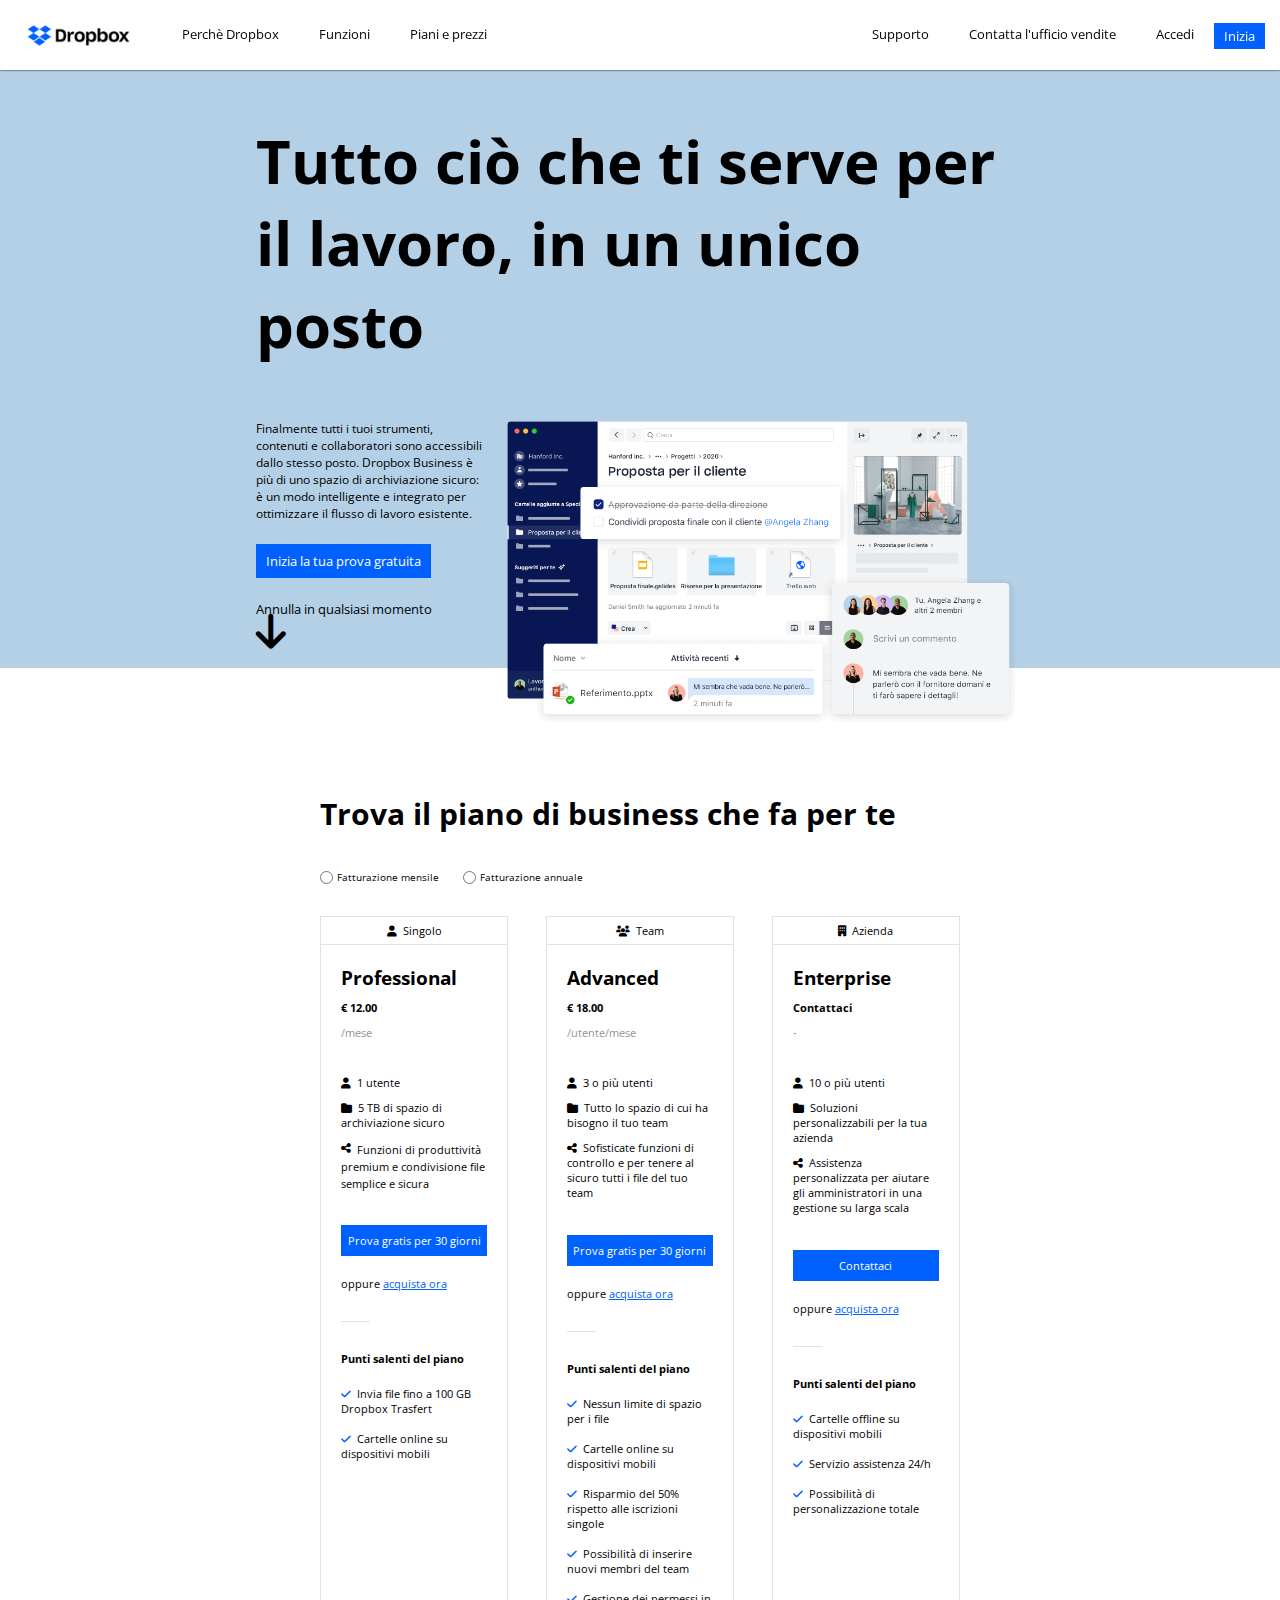
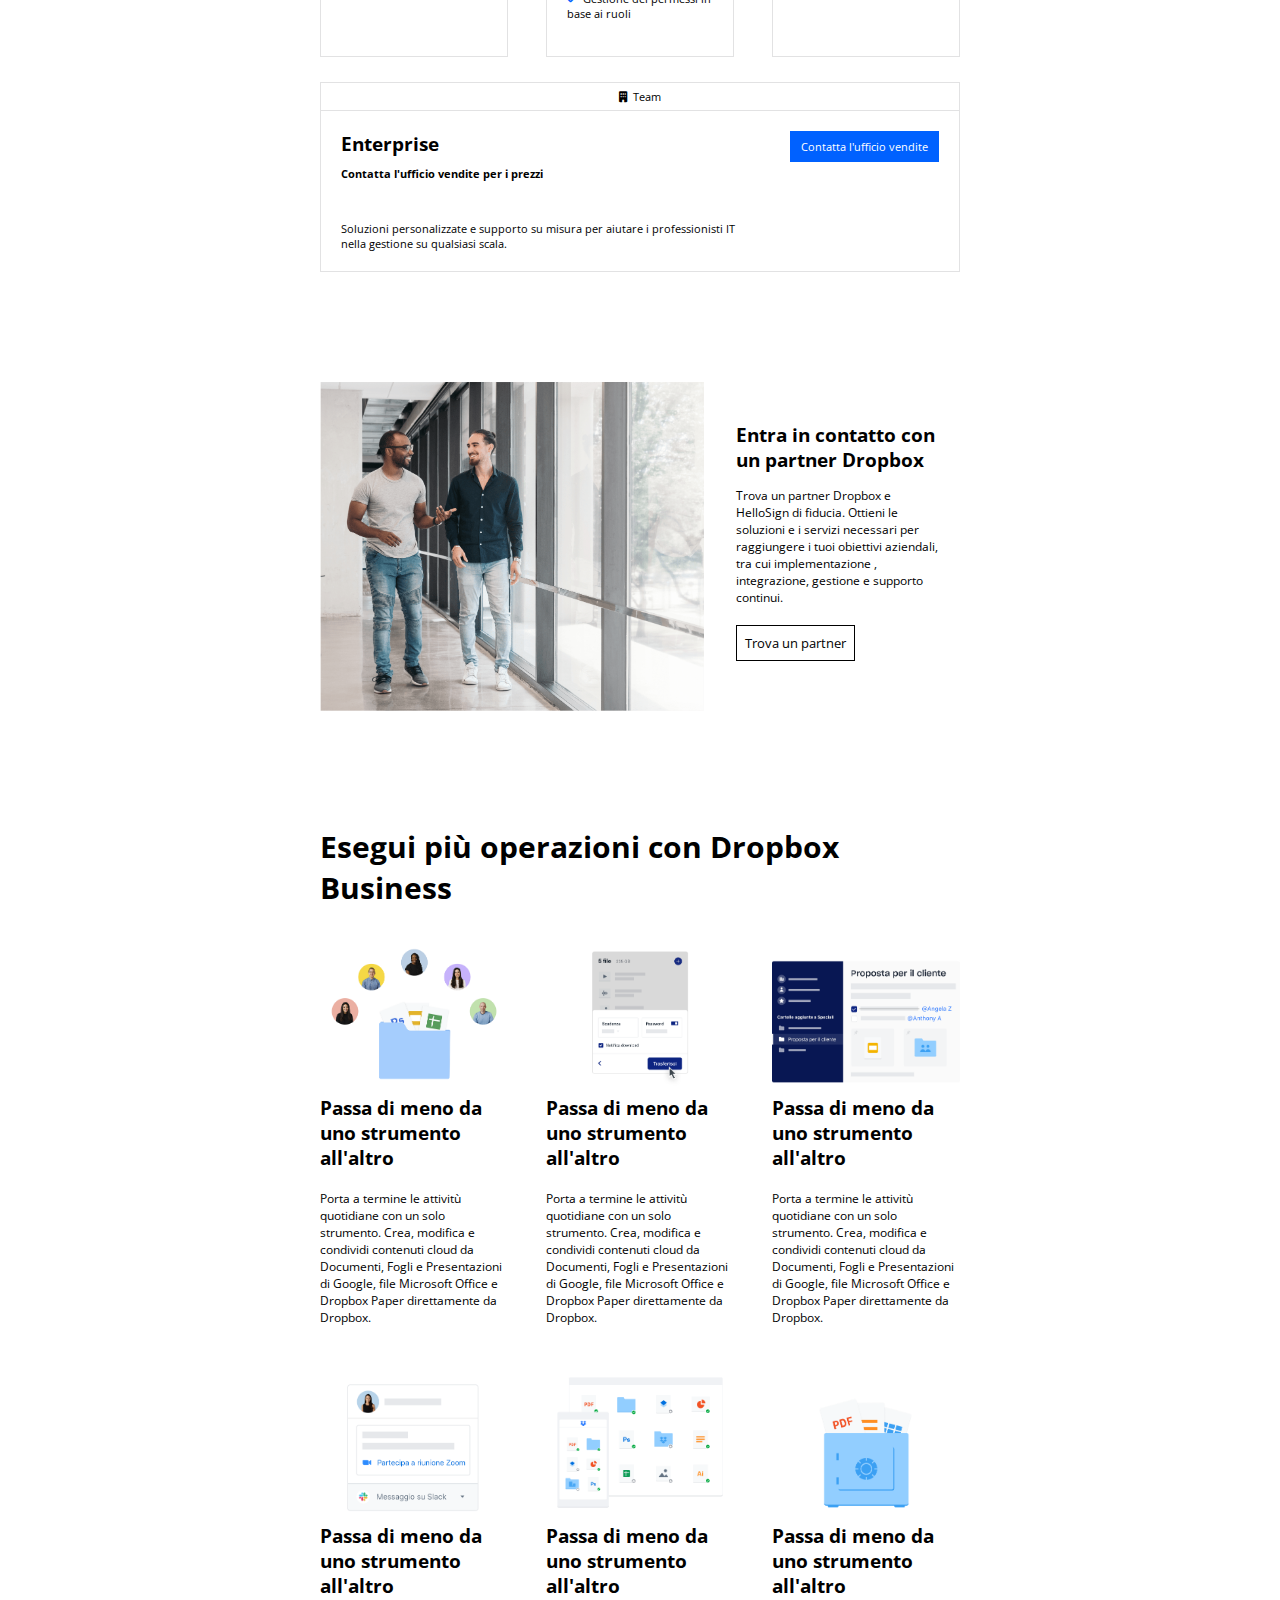
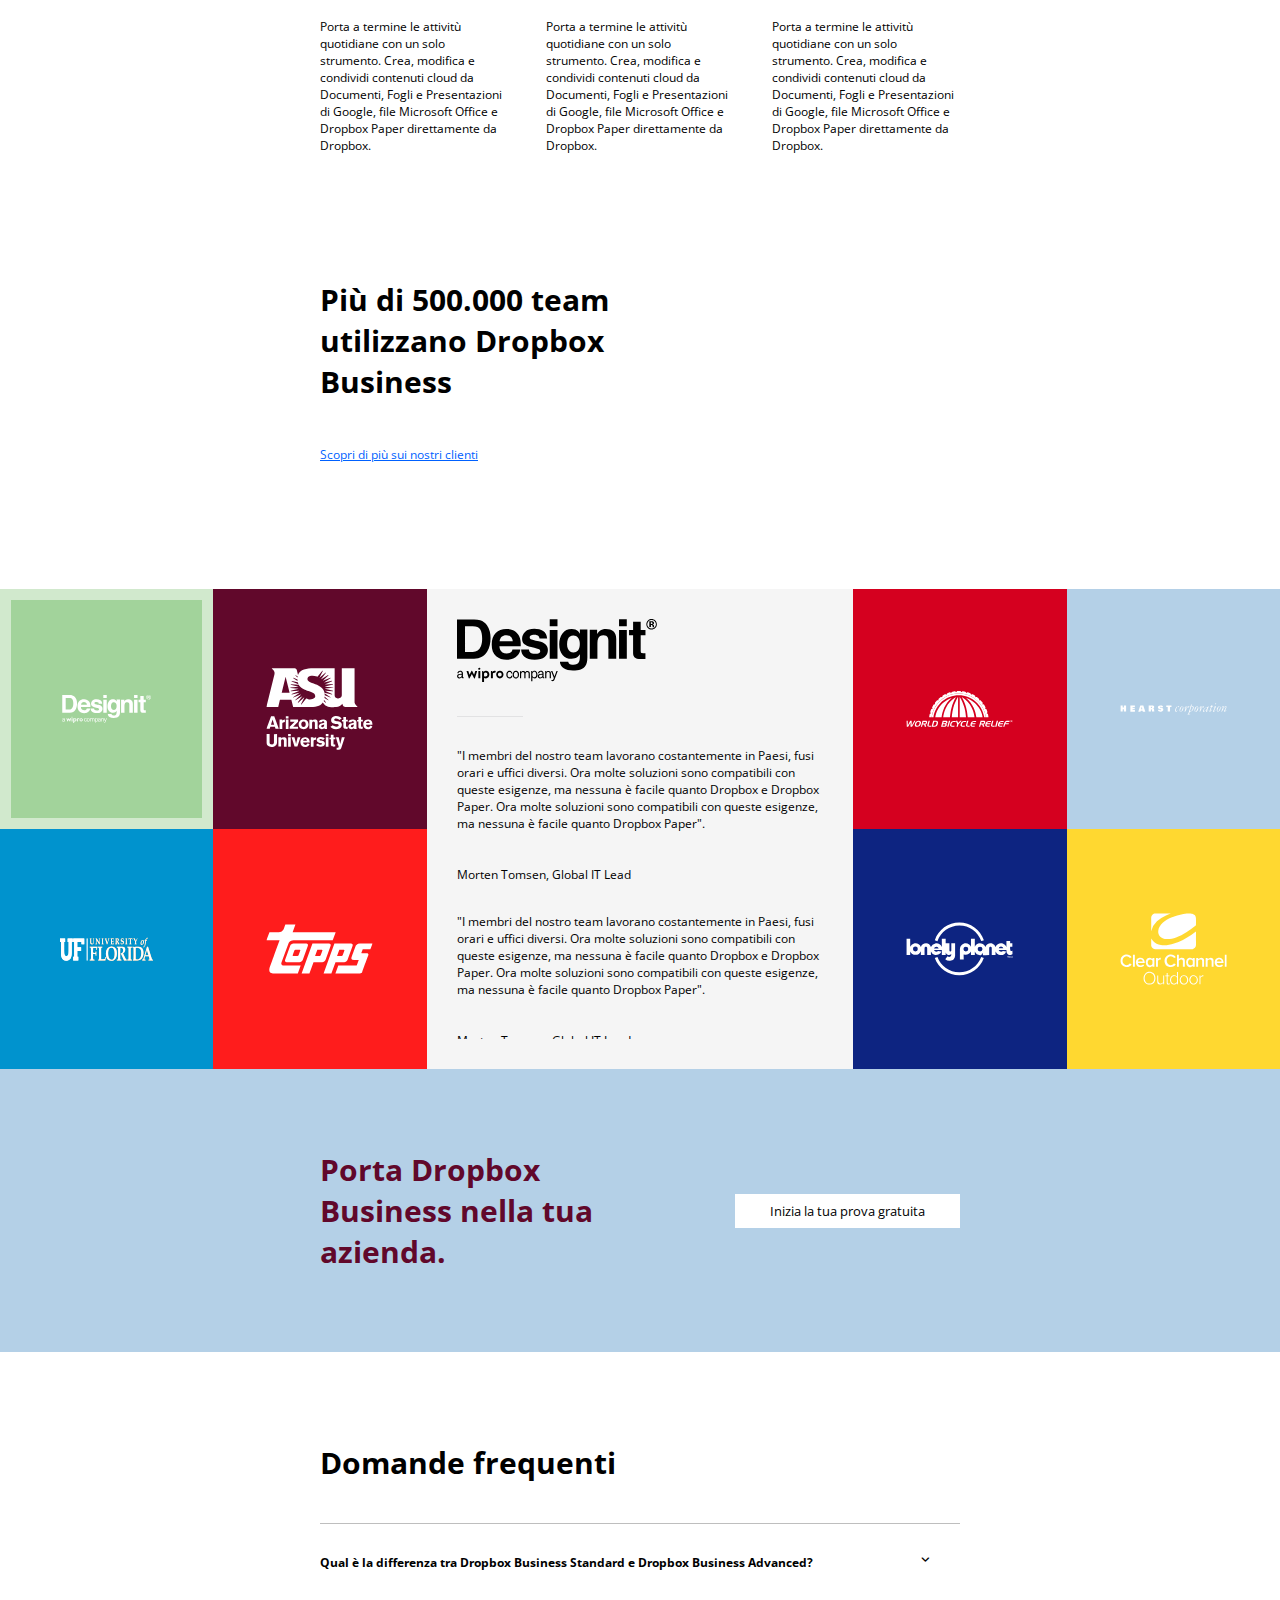
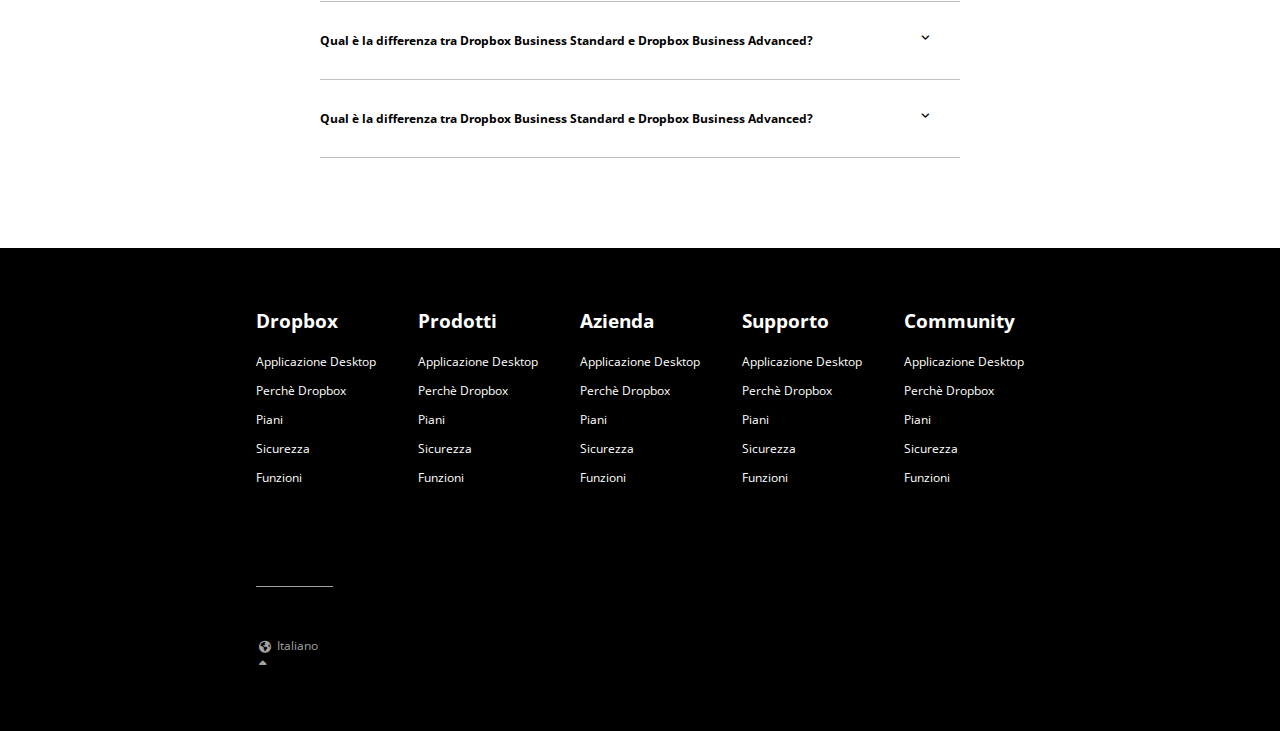
==== bonus/index.html @ dfdc02b2 "added bonus" ====
<!DOCTYPE html>
<html lang="en">
<head>
    <meta charset="UTF-8">
    <meta http-equiv="X-UA-Compatible" content="IE=edge">
    <meta name="viewport" content="width=device-width, initial-scale=1.0">
    <link href="https://fonts.googleapis.com/css2?family=Open+Sans:ital,wght@0,300;0,400;0,500;0,600;0,700;0,800;1,300;1,400;1,500;1,600;1,700;1,800&display=swap" rel="stylesheet">
    <link rel="stylesheet" href="https://cdnjs.cloudflare.com/ajax/libs/font-awesome/6.2.0/css/all.min.css">
    <link rel="stylesheet" href="css/style.css">
    <title>Dropbox</title>
</head>
<body>
    <!-- Header -->
    <header>
        <!-- Nav -->
        <nav class="navbar">
            <!-- Parte sinistra nav -->
            <ul class="nav-left">
                <li>
                    <!-- Logo -->
                    <a href="#">
                        <img class="logo" src="../img/logo-small.png" alt="logo dropbox">
                    </a>
                </li>
                <li>
                    <a href="#">Perch&egrave; Dropbox</a>
                </li>
                <li>
                    <a href="#">Funzioni</a>
                </li>
                <li>
                    <a href="#">Piani e prezzi</a>
                </li>
            </ul>

            <!-- Parte destra nav -->
            <ul class="nav-right">
                <li class="menu-support">
                    <a href="#">Supporto</a>
                    <ul class="nav-submenu">
                        <li>
                            <a href="#">Supporto1</a>
                        </li>
                        <li>
                            <a href="#">Supporto2</a>
                        </li>
                        <li>
                            <a href="#">Supporto3</a>
                        </li>
                    </ul>
                </li>
                <li>
                    <a href="#">Contatta l'ufficio vendite</a>
                </li>
                <li>
                    <a href="#">Accedi</a>
                </li>
                <li>
                    <a href="#" class="button blue">Inizia</a>
                </li>

            </ul>
        </nav>
        <!-- Parte centrale header -->
        <div class="container">

            <div class="title-header">
                <!-- Titolo -->
                <h1>
                    Tutto ci&ograve; che ti serve per il lavoro, in un unico posto
                </h1>
            </div>
        
            <!-- Parte sinistra con testo -->
            <div class="text-header">
                <!-- Paragrafo -->
                <p>
                    Finalmente tutti i tuoi strumenti, contenuti e collaboratori sono accessibili dallo stesso posto. Dropbox Business &egrave; pi&ugrave; di uno spazio di archiviazione sicuro: &egrave; un modo intelligente e integrato per ottimizzare il flusso di lavoro esistente.
                </p>
            
                <!-- Parte con bottoni -->
                <div class="link-header">
                    <a class="button blue" href="#">
                        Inizia la tua prova gratuita
                    </a>
                </div>

                <div class="link-header">
                    <a class="cancel-button" href="#">
                        Annulla in qualsiasi momento
                    </a>
                </div>
                
                <!-- Freccia -->
                <a class="arrow-header" href="#payment">
                    <i class="fa-solid fa-arrow-down"></i>
                </a>

            </div>
    
            <!-- Parte destra con immagine -->
            <div class="img-header">
                <img src="../img/jumbo.png" alt="immagine header">
            </div>

        </div>
        
    </header>

    <!-- Main -->
    <main>
        <div class="container2">
            <!-- Inizio sezione -->
            <section class="payment-section" id="payment">
                <!-- Titolo sezione -->
                <div class="title-section">
                    <h2>
                        Trova il piano di business che fa per te
                    </h2>

                    <!-- Bottoni -->
                    <input type="radio" name="fatt"> <span>Fatturazione mensile</span>

                    <input type="radio" name="fatt"> <span>Fatturazione annuale</span>

                </div>

                <!-- Inizio contenuto card -->
                <div class="content-section">
                    
                    <!-- Prima card -->
                    <div class="card-section">
                        <!-- Nome card -->      
                        <div class="name-card">
                            <i class="fa-solid fa-user"></i> Singolo
                        </div>

                        <!-- Contenuto card -->
                        <div class="content-card">
                            <!-- Titolo -->
                            <h3>
                                Professional
                            </h3>

                            <!-- Inizio lista -->
                            <ul class="list-card">
                                <li class="info-bold">
                                    &euro; 12.00
                                </li>

                                <li class="info-duration">
                                    /mese
                                </li>

                                <li>
                                    <i class="fa-solid fa-user"></i> 1 utente
                                </li>

                                <li>
                                    <i class="fa-solid fa-folder"></i> 5 TB di spazio di archiviazione sicuro
                                </li>

                                <li class="info-share">
                                    <i class="fa-solid fa-share-nodes"></i> 
                                    <span>Funzioni di produttivit&agrave; premium e condivisione file semplice e sicura</span> 
                                </li>

                                <li>
                                    <a class="button blue" href="#">Prova gratis per 30 giorni</a>
                                </li>

                                <li class="info-link">
                                    oppure <a href="#">acquista ora</a>
                                </li>

                            </ul>
                                
                            <!-- Separatore -->
                            <div class="sep"></div>

                            <!-- Titolo secondario -->
                            <h6>
                                Punti salenti del piano
                            </h6>

                            <!-- Inizio lista -->
                            <ul class="list-card">
                                <li>
                                    <i class="fa-sharp fa-solid fa-check"></i> Invia file fino a 100 GB Dropbox Trasfert
                                </li>

                                <li>
                                    <i class="fa-sharp fa-solid fa-check"></i> Cartelle online su dispositivi mobili
                                </li>
                            </ul>

                        </div>
                    </div>

                    <!-- Seconda card -->
                    <div class="card-section">
                        <!-- Nome card -->      
                        <div class="name-card">
                            <i class="fa-solid fa-users"></i> Team
                        </div>

                        <!-- Contenuto card -->
                        <div class="content-card">
                            <!-- Titolo -->
                            <h3>
                                Advanced
                            </h3>

                            <!-- Inizio lista -->
                            <ul class="list-card">
                                <li class="info-bold">
                                    &euro; 18.00
                                </li>

                                <li class="info-duration">
                                    /utente/mese
                                </li>

                                <li>
                                    <i class="fa-solid fa-user"></i> 3 o pi&ugrave; utenti
                                </li>

                                <li>
                                    <i class="fa-solid fa-folder"></i> Tutto lo spazio di cui ha bisogno il tuo team
                                </li>

                                <li class="info-share">
                                    <i class="fa-solid fa-share-nodes"></i> Sofisticate funzioni di controllo e per tenere al sicuro tutti i file del tuo team
                                </li>

                                <li>
                                    <a class="button blue" href="#">Prova gratis per 30 giorni</a>
                                </li>

                                <li class="info-link">
                                    oppure <a href="#">acquista ora</a>
                                </li>

                            </ul>
                                
                            <!-- Separatore -->
                            <div class="sep"></div>

                            <!-- Titolo secondario -->
                            <h6>
                                Punti salenti del piano
                            </h6>

                            <!-- Inizio lista -->
                            <ul class="list-card">
                                <li>
                                    <i class="fa-sharp fa-solid fa-check"></i> Nessun limite di spazio per i file
                                </li>

                                <li>
                                    <i class="fa-sharp fa-solid fa-check"></i> Cartelle online su dispositivi mobili
                                </li>

                                <li>
                                    <i class="fa-sharp fa-solid fa-check"></i> Risparmio del 50&percnt; rispetto alle iscrizioni singole
                                </li>

                                <li>
                                    <i class="fa-sharp fa-solid fa-check"></i> Possibilit&agrave; di inserire nuovi membri del team
                                </li>

                                <li>
                                    <i class="fa-sharp fa-solid fa-check"></i> Gestione dei permessi in base ai ruoli
                                </li>
                            </ul>

                        </div>
                    </div>

                    <!-- Terza card -->
                    <div class="card-section">
                        <!-- Nome card -->      
                        <div class="name-card">
                            <i class="fa-solid fa-building"></i> Azienda
                        </div>

                        <!-- Contenuto card -->
                        <div class="content-card">
                            <!-- Titolo -->
                            <h3>
                                Enterprise
                            </h3>

                            <!-- Inizio lista -->
                            <ul class="list-card">
                                <li class="info-bold">
                                    Contattaci
                                </li>

                                 <li class="info-duration">
                                    -
                                </li>

                                 <li>
                                    <i class="fa-solid fa-user"></i> 10 o pi&ugrave; utenti
                                </li>

                                 <li>
                                    <i class="fa-solid fa-folder"></i> Soluzioni personalizzabili per la tua azienda
                                </li>

                                 <li class="info-share">
                                    <i class="fa-solid fa-share-nodes"></i> Assistenza personalizzata per aiutare gli amministratori in una gestione su larga scala
                                </li>

                                <li>
                                    <a class="button blue" href="#">Contattaci</a>
                                </li>

                                <li class="info-link">
                                    oppure <a href="#">acquista ora</a>
                                </li>

                            </ul>

                            <!-- Separatore -->
                            <div class="sep"></div>

                            <!-- Titolo secondario -->
                            <h6>
                                Punti salenti del piano
                            </h6>

                            <!-- Inizio lista -->
                            <ul class="list-card">

                                <li>
                                    <i class="fa-sharp fa-solid fa-check"></i> Cartelle offline su dispositivi mobili
                                </li>

                                <li>
                                    <i class="fa-sharp fa-solid fa-check"></i> Servizio assistenza 24/h
                                </li>

                                <li>
                                    <i class="fa-sharp fa-solid fa-check"></i> Possibilit&agrave; di personalizzazione totale
                                </li>
                                

                            </ul>

                        </div>
                    </div>

                    <!-- Quarta card -->
                    <div class="card-section">
                        <!-- Nome card -->      
                        <div class="name-card">
                            <i class="fa-solid fa-building"></i> Team
                        </div>

                        <!-- Contenuto card -->
                        <div class="content-card flex">
                            <div class="last-card-info">

                                <!-- Titolo -->
                                <h3>
                                    Enterprise
                                </h3>

                                <!-- Inizio lista -->
                                <ul class="list-card">
                                    <li class="info-bold">
                                        Contatta l'ufficio vendite per i prezzi
                                    </li>

                                    <li>
                                        Soluzioni personalizzate e supporto su misura per aiutare i professionisti IT nella gestione su qualsiasi scala.
                                    </li>
                                </ul>

                            </div>

                            <!-- Parte destra con bottone -->
                            <div class="last-card-button">
                                <a class="button blue" href="#">Contatta l'ufficio vendite</a>
                            </div>

                        </div>
                    </div>

                </div>
            </section>

            <!-- Inizio sezione -->
            <section class="partner-section">
                <!-- Parte sinistra immagine -->
                <div class="img-section">

                    <img src="../img/partner.png" alt="immagine partner">

                </div>

                <!-- Parte destra testo -->
                <div class="text-section">
                    <!-- Titolo -->
                    <h3>
                        Entra in contatto con un partner Dropbox
                    </h3>

                    <!-- Paragrafo -->
                    <p>
                        Trova un partner Dropbox e HelloSign di fiducia. Ottieni le soluzioni e i servizi necessari per raggiungere i tuoi obiettivi aziendali, tra cui implementazione , integrazione, gestione e supporto continui.
                    </p>

                    <!-- Bottone -->
                    <a class="button white" href="#">Trova un partner</a>
    
                </div>

            </section>

            <!-- Inizio sezione -->
            <section class="business-section">
                <div class="title-section">
                    <!-- Titolo -->
                    <h2>
                        Esegui pi&ugrave; operazioni con Dropbox Business
                    </h2>
                </div>
    
                <div class="content-section">
                    <!-- Inizio card -->
                    <div class="card-section">
                        <!-- Immagine -->
                        <img src="../img/business-feature-switching-tools.png" alt="immagine business">

                        <!-- Titolo -->
                        <h3>
                            Passa di meno da uno strumento all'altro
                        </h3>

                        <!-- Paragrafo -->
                        <p>
                            Porta a termine le attivit&ugrave; quotidiane con un solo strumento. Crea, modifica e condividi contenuti cloud da Documenti, Fogli e Presentazioni di Google, file Microsoft Office e Dropbox Paper direttamente da Dropbox.
                        </p>
                    </div>

                    <div class="card-section">
                        <!-- Immagine -->
                        <img src="../img/business-feature-send-files-it.png" alt="immagine business">

                        <!-- Titolo -->
                        <h3>
                            Passa di meno da uno strumento all'altro
                        </h3>

                        <!-- Paragrafo -->
                        <p>
                            Porta a termine le attivit&ugrave; quotidiane con un solo strumento. Crea, modifica e condividi contenuti cloud da Documenti, Fogli e Presentazioni di Google, file Microsoft Office e Dropbox Paper direttamente da Dropbox.
                        </p>
                    </div>

                    <div class="card-section">
                        <!-- Immagine -->
                        <img src="../img/business-feature-coordinate-it.png" alt="immagine business">

                        <!-- Titolo -->
                        <h3>
                            Passa di meno da uno strumento all'altro
                        </h3>

                        <!-- Paragrafo -->
                        <p>
                            Porta a termine le attivit&ugrave; quotidiane con un solo strumento. Crea, modifica e condividi contenuti cloud da Documenti, Fogli e Presentazioni di Google, file Microsoft Office e Dropbox Paper direttamente da Dropbox.
                        </p>
                    </div>

                    <div class="card-section">
                        <!-- Immagine -->
                        <img src="../img/business-feature-integrations-it.png" alt="immagine business">

                        <!-- Titolo -->
                        <h3>
                            Passa di meno da uno strumento all'altro
                        </h3>

                        <!-- Paragrafo -->
                        <p>
                            Porta a termine le attivit&ugrave; quotidiane con un solo strumento. Crea, modifica e condividi contenuti cloud da Documenti, Fogli e Presentazioni di Google, file Microsoft Office e Dropbox Paper direttamente da Dropbox.
                        </p>
                    </div>

                    <div class="card-section">
                        <!-- Immagine -->
                        <img src="../img/business-feature-multi-device.png" alt="immagine business">

                        <!-- Titolo -->
                        <h3>
                            Passa di meno da uno strumento all'altro
                        </h3>

                        <!-- Paragrafo -->
                        <p>
                            Porta a termine le attivit&ugrave; quotidiane con un solo strumento. Crea, modifica e condividi contenuti cloud da Documenti, Fogli e Presentazioni di Google, file Microsoft Office e Dropbox Paper direttamente da Dropbox.
                        </p>
                    </div>

                    <div class="card-section">
                        <!-- Immagine -->
                        <img src="../img/business-feature-security.png" alt="immagine business">

                        <!-- Titolo -->
                        <h3>
                            Passa di meno da uno strumento all'altro
                        </h3>

                        <!-- Paragrafo -->
                        <p>
                            Porta a termine le attivit&ugrave; quotidiane con un solo strumento. Crea, modifica e condividi contenuti cloud da Documenti, Fogli e Presentazioni di Google, file Microsoft Office e Dropbox Paper direttamente da Dropbox.
                        </p>
                    </div>

                </div>

            </section>

            <!-- Inizio sezione -->
            <section class="client-section">
                <div class="title-section">
                    <!-- Titolo -->
                    <h2>
                        Pi&ugrave; di 500.000 team utilizzano Dropbox Business
                    </h2>
                    
                </div>

                <!-- Bottone -->
                <div class="info-link">
                    <a href="#">Scopri di pi&ugrave; sui nostri clienti</a>
                </div>
                

            </section>

        </div>

        <!-- Inizio sezione -->
        <section class="brand-section">
            <!-- Parte sinistra -->
            <div class="left-section">

                <!-- Design It -->
                <div class="square designit">

                    <img src="../img/designit.svg" alt="immagine design it">

                </div>

                <!-- Arizona University -->
                <div class="square arizona">

                    <img src="../img/arizona_state_university.svg" alt="immagine arizona university">
                    
                </div>

                <!-- Florida University -->
                <div class="square florida">

                    <img src="../img/university_of_florida.svg" alt="immagine florida university">
                    
                </div>

                <!-- Topps -->
                <div class="square topps">

                    <img src="../img/topps.svg" alt="immagine topps">
                    
                </div>

            </div>

            <!-- Parte centrale -->
            <div class="center-section">

                <div class="overflow-section">

                    <!-- Immagine -->
                    <img src="../img/designit.svg" alt="immagine design it">

                    <!-- Separatore -->
                    <div class="sep"></div>

                    <!-- Inizio paragrafi -->
                    <p>
                        "I membri del nostro team lavorano costantemente in Paesi, fusi orari e uffici diversi. Ora molte soluzioni sono compatibili con queste esigenze, ma nessuna &egrave; facile quanto Dropbox e Dropbox Paper. Ora molte soluzioni sono compatibili con queste esigenze, ma nessuna &egrave; facile quanto Dropbox Paper". 
                        <br><br><br>
                        Morten Tomsen, Global IT Lead
                    </p>

                    <p>
                        "I membri del nostro team lavorano costantemente in Paesi, fusi orari e uffici diversi. Ora molte soluzioni sono compatibili con queste esigenze, ma nessuna &egrave; facile quanto Dropbox e Dropbox Paper. Ora molte soluzioni sono compatibili con queste esigenze, ma nessuna &egrave; facile quanto Dropbox Paper". 
                        <br><br><br>
                        Morten Tomsen, Global IT Lead
                    </p>

                    <p>
                        "I membri del nostro team lavorano costantemente in Paesi, fusi orari e uffici diversi. Ora molte soluzioni sono compatibili con queste esigenze, ma nessuna &egrave; facile quanto Dropbox e Dropbox Paper. Ora molte soluzioni sono compatibili con queste esigenze, ma nessuna &egrave; facile quanto Dropbox Paper". 
                        <br><br><br>
                        Morten Tomsen, Global IT Lead
                    </p>

                </div>

            </div>

            <!-- Parte destra -->
            <div class="right-section">

                <!-- World Bicycle Relief -->
                <div class="square wbr">

                    <img src="../img/world_bicycle_relief.svg" alt="immagine world bicycle relief">

                </div>

                <!-- Hearst -->
                <div class="square hearst">

                    <img src="../img/hearst_corp.svg" alt="immagine hearst corp">

                </div>
                
                <!-- Lonely Planet -->
                <div class="square lonely-planet">

                    <img src="../img/lonely_planet.svg" alt="immagine lonely planet">

                </div>

                <!-- Clear Channel -->
                <div class="square clear-channel">

                    <img src="../img/clear_channel.svg" alt="immagine clear channel">

                </div>

            </div>

        </section>

        <!-- Inizio sezione -->
        <section class="title-button-section">

            <div class="container2">

                <div class="title-section">
                    <!-- Titolo -->
                    <h2>
                        Porta Dropbox Business nella tua azienda.
                    </h2>
                </div>

                <!-- Bottone -->
                <div class="button-section">
                    <a class="button white" href="#">Inizia la tua prova gratuita</a>
                </div>

            </div>

        </section>

        <div class="container2">

            <!-- Inizio sezione -->
            <section class="faq-section">
                <div class="title-section">
                    <!-- Titolo -->
                    <h2>
                        Domande frequenti
                    </h2>
                </div>

                <!-- Lista domande frequenti -->
                <ul class="list-faq">
                    <li>
                        <a href="#">
                            Qual &egrave; la differenza tra Dropbox Business Standard e Dropbox Business Advanced?
                            <i class="fa-sharp fa-solid fa-angle-down"></i>
                        </a>
                        <ul class="list-faq-hover">
                            <li>
                                Lorem ipsum dolor sit amet consectetur adipisicing elit. Assumenda placeat earum quas fugiat, vero quia modi accusamus reiciendis. Iure, maxime harum? Amet numquam, quod perferendis odio pariatur eum ducimus architecto.
                            </li>
                        </ul>
                    </li>
                    <li>
                        <a href="#">
                            Qual &egrave; la differenza tra Dropbox Business Standard e Dropbox Business Advanced?
                            <i class="fa-sharp fa-solid fa-angle-down"></i>
                        </a>
                        <ul class="list-faq-hover">
                            <li>
                                Lorem ipsum dolor sit amet consectetur adipisicing elit. Assumenda placeat earum quas fugiat, vero quia modi accusamus reiciendis. Iure, maxime harum? Amet numquam, quod perferendis odio pariatur eum ducimus architecto.
                            </li>
                        </ul>
                    </li>
                    <li>
                        <a href="#">
                            Qual &egrave; la differenza tra Dropbox Business Standard e Dropbox Business Advanced? 
                            <i class="fa-sharp fa-solid fa-angle-down"></i>
                        </a>
                        <ul class="list-faq-hover">
                            <li>
                                Lorem ipsum dolor sit amet consectetur adipisicing elit. Assumenda placeat earum quas fugiat, vero quia modi accusamus reiciendis. Iure, maxime harum? Amet numquam, quod perferendis odio pariatur eum ducimus architecto.
                            </li>
                        </ul>
                    </li>
                </ul>
            </section>
        </div>

    </main>

    <!-- Footer -->
    <footer>
        <div class="container">
            <!-- Parte sopra footer -->
            <div class="top-footer">
                <!-- Lista con link -->
                <div class="list-footer">
                    <h3>
                        Dropbox
                    </h3>

                    <ul>
                    <li>
                        <a href="#">
                            Applicazione Desktop
                        </a>
                    </li>
                    <li>
                        <a href="#">
                            Perch&egrave; Dropbox
                        </a>
                    </li>
                    <li>
                        <a href="#">
                            Piani
                        </a>
                    </li>
                    <li>
                        <a href="#">
                            Sicurezza
                        </a>
                    </li>
                    <li>
                        <a href="#">
                            Funzioni
                        </a>
                    </li>
                    </ul>
                </div>

                <!-- Lista con link -->
                <div class="list-footer">
                    <h3>
                        Prodotti
                    </h3>
                    
                    <ul>
                    <li>
                        <a href="#">
                            Applicazione Desktop
                        </a>
                    </li>
                    <li>
                        <a href="#">
                            Perch&egrave; Dropbox
                        </a>
                    </li>
                    <li>
                        <a href="#">
                            Piani
                        </a>
                    </li>
                    <li>
                        <a href="#">
                            Sicurezza
                        </a>
                    </li>
                    <li>
                        <a href="#">
                            Funzioni
                        </a>
                    </li>
                    </ul>
                </div>

                <!-- Lista con link -->
                <div class="list-footer">
                    <h3>
                        Azienda
                    </h3>
                    
                    <ul>
                    <li>
                        <a href="#">
                            Applicazione Desktop
                        </a>
                    </li>
                    <li>
                        <a href="#">
                            Perch&egrave; Dropbox
                        </a>
                    </li>
                    <li>
                        <a href="#">
                            Piani
                        </a>
                    </li>
                    <li>
                        <a href="#">
                            Sicurezza
                        </a>
                    </li>
                    <li>
                        <a href="#">
                            Funzioni
                        </a>
                    </li>
                    </ul>
                </div>

                <!-- Lista con link -->
                <div class="list-footer">
                    <h3>
                        Supporto
                    </h3>
                    
                    <ul>
                    <li>
                        <a href="#">
                            Applicazione Desktop
                        </a>
                    </li>
                    <li>
                        <a href="#">
                            Perch&egrave; Dropbox
                        </a>
                    </li>
                    <li>
                        <a href="#">
                            Piani
                        </a>
                    </li>
                    <li>
                        <a href="#">
                            Sicurezza
                        </a>
                    </li>
                    <li>
                        <a href="#">
                            Funzioni
                        </a>
                    </li>
                    </ul>
                </div>

                <!-- Lista con link -->
                <div class="list-footer">
                    <h3>
                        Community
                    </h3>
                    
                    <ul>
                    <li>
                        <a href="#">
                            Applicazione Desktop
                        </a>
                    </li>
                    <li>
                        <a href="#">
                            Perch&egrave; Dropbox
                        </a>
                    </li>
                    <li>
                        <a href="#">
                            Piani
                        </a>
                    </li>
                    <li>
                        <a href="#">
                            Sicurezza
                        </a>
                    </li>
                    <li>
                        <a href="#">
                            Funzioni
                        </a>
                    </li>
                    </ul>
                </div>
    
            </div>

            <!-- Parte sotto footer -->
            <div class="bottom-footer">
                <!-- Scritta italiano -->
                <div class="language-footer">
                    <a href="#">
                        <i class="fa-solid fa-earth-americas"></i> Italiano <i class="fa-solid fa-caret-up"></i>
                    </a>
                </div>
            </div>
        </div>
        
    </footer>
    
</body>
</html>
---- bonus/css/style.css ----
* {
    margin: 0;
    padding: 0;
    box-sizing: border-box;
}

body {
    font-family: 'Open Sans', sans-serif;
    color: #000;
}

/* Link */
a {
    text-decoration: none;
}

/* Immagini */
img {
    max-width: 100%;
}

/* Bottoni */
.button {
    font-size: 13px;
}

.button.white {
    background-color: #fff;
    border: 1px solid #000;
    color: #000;
    padding: 8px;
}

.button.blue {
    background-color: #0061ff; 
    color: #fff;
}

.button:hover {
    opacity: 0.8;
}

/* Container */
.container {
    width: 60%;
    max-width: 1300px;
    margin: 0 auto;
}

.container2 {
    width: 50%;
    max-width: 1000px;
    margin: 0 auto;
}

/* Header */
header {
    background-color: #B4D0E7;
    padding-top: 70px;
}

/* Nav */
.navbar {
    display: flex;
    justify-content: space-between;
    align-items: center;
    height: 70px;
    background-color: #fff;
    padding: 0 15px;
    position: fixed;
    top: 0;
    left: 0;
    width: 100%;
    z-index: 50;
    box-shadow: 0 0 2px #000;
}

.nav-left > li:not(:first-child) a, .nav-right > li:not(:last-child) a {
    display: flex;
    align-items: center;
    color: #000;
    font-size: 13px;
    height: 70px;
    padding-bottom: 2px;
}

.nav-right .menu-support {
    position: relative;
}

.nav-left > li:not(:first-child) a:hover, .nav-right > li:not(:last-child) > a:hover {
    padding-bottom: 0;
    border-bottom: 2px solid #0061ff;
}

.nav-right > .menu-support:hover > a {
    padding-bottom: 0;
    border-bottom: 2px solid #0061ff;
}

/* Menu nav */
.navbar > .nav-left, .navbar > .nav-right {
    display: flex;
    justify-content: space-between;
    list-style-type: none;
}

.logo {
    transform: scale(.8);
    vertical-align: middle;
}

.nav-left > li, .nav-right > li {
    flex-basis: content;
    align-self: center;
    width: calc(100% / 4);
    margin-right: 40px;
} 

.nav-left > li:last-child, .nav-right > li:last-child {
    margin-right: 0;
}

.nav-right > li:nth-child(3) {
    margin-right: 20px;
}

.navbar .button {
    padding: 4px 10px;
}

/* Bonus */
.nav-submenu {
    list-style-type: none;
    display: none; 
    position: absolute;
    top: 70px;
    background-color: #fff;
    border-radius: 0 0 5px 5px;
    border: 1px solid #e2e2e3;
    min-width: 100px;
}

.nav-right .menu-support:hover .nav-submenu {
    display: block;
} 

.nav-submenu li:not(:last-child) {
    border-bottom: 1px solid #e2e2e3; 
}

.nav-submenu li a {
    flex-direction: column;
    justify-content: center;
}

.nav-submenu li:hover a {
    background-color: rgba(0, 0, 0, .1);
}

/* Parte header centrale */
header .container {
    display: flex;
    flex-wrap: wrap;
    padding-top: 50px;
}

.container > .title-header {
    width: 100%;
} 

.container > .text-header {
    width: 30%;
}

.container > .img-header {
    width: 70%;
}

.title-header h1 {
    font-size: 60px;
}

.text-header .button {
    padding: 8px 10px;
}

.text-header {
    position: relative;
    font-size: 12px;
    padding-top: 54px;
}

.text-header .link-header {
    padding-top: 30px;
}

.text-header a:not(.button) {
    color: #000;
}

.text-header .cancel-button {
    font-size: 13px;
}

.arrow-header {
    position: absolute;
    left: 0;
    bottom: 10px;
    font-size: 40px;
}

.img-header img {
    vertical-align: bottom;
}

.img-header {
    position: relative;
    top: 55px;
} 

/* Main */
main {
    padding-top: 70px;
}

/* Padding sezioni */
.payment-section, .business-section, .partner-section, .client-section {
    padding: 55px 0;
}

.brand-section {
    padding-top: 70px;
}

.faq-section {
    padding: 90px 0;
}

/* Sezione pagamenti */
.title-section h2 {
    font-size: 30px;
}

.payment-section .card-section:last-child {
    width: 100%;
}

.payment-section h2 {
    padding-bottom: 30px;
}

.payment-section span, .payment-section input {
    vertical-align: middle;
    font-size: 10px;
}

.payment-section input:nth-of-type(2) {
    margin-left: 20px;
}

.content-section {
    display: flex;
    justify-content: space-between;
    flex-wrap: wrap;
    gap: 25px;
    padding-top: 30px;
}

.payment-section .card-section {
    border: 1px solid #e2e2e3;
}

.card-section {
    width: calc(100% / 3 - 25px);
}

.card-section i {
    padding-right: 3px;
}

.card-section .content-card {
    padding: 20px;
}

.card-section .name-card {
    border-bottom: 1px solid #e2e2e3;
    text-align: center;
    font-size: 11px;
    padding: 6px 0;
}

.card-section .info-bold {
    font-weight: bold;
}

.card-section .info-duration {
    color: #979291;
}

.card-section .content-card .button {
    display: block;
    text-align: center;
    font-size: 11px;
    padding: 8px 0;
}

.content-card .info-link {
    padding: 20px 0 30px 0;
}

.info-link a {
    color: #0061ff;
    text-decoration: underline;
} 

.sep {
    border-top: 1px solid #e2e2e3;
}

.card-section .sep {
    width: 20%;
}

.card-section h6 {
    padding-top: 30px;
    padding-bottom: 20px;
}

.card-section .list-card {
    list-style-type: none;
}

.card-section .list-card li span, .card-section .list-card li {
    font-size: 11px;
} 

.card-section .list-card:first-of-type li:not(.info-link) {
    padding-top: 10px;
}

.card-section .list-card:first-of-type li:nth-of-type(3n+3) {
    padding-top: 35px;
}  

.card-section .info-share {
    min-height: 56px;
} 

.payment-section .info-link {
    padding-top: 20px;
    padding-bottom: 30px;
    font-size: 11px;
}

.card-section .list-card:nth-of-type(2) li {
    padding-bottom: 15px;
}

.card-section .list-card:nth-of-type(2) li i {
    color: #0061FF;
}

.content-card.flex {
    display: flex;
    justify-content: space-between;
}

.content-card.flex .list-card li:nth-child(2) {
    padding-top: 40px;
}

.content-card.flex .last-card-info {
    width: 70%;
}

.content-card.flex .last-card-button {
    width: 25%;
}

/* Sezione partner */
.partner-section {
    display: flex;
    justify-content: space-between;
}

.partner-section .img-section {
    width: 60%;
}

.partner-section .text-section {
    width: 35%;
    padding-right: 15px;
    padding-top: 40px;
}

.partner-section p {
    font-size: 12px;
    padding: 15px 0 25px 0;
}

/* Sezione business */
.business-section p {
    font-size: 12px;
    padding-top: 20px;
}

.business-section .card-section {
    padding-bottom: 15px;
}

/* Sezione clienti */
.client-section {
    width: 60%;
}

.client-section .info-link {
    padding-top: 40px;
}

.client-section a {
    font-size: 12px;
}

/* Sezione brand */
.brand-section {
    display: flex;
}

.brand-section > div {
    width: calc(100% / 3);
}

.left-section, .right-section {
    display: flex;
    flex-wrap: wrap;
}

.square {
    display: flex;
    justify-content: center;
    padding: 40px;
    width: calc(100% / 2); 
    min-height: 240px;
}

.square img {
    filter: invert(100%);
}

.square.florida img {
    transform: scale(.7, .15);
}

.square:not(.florida) img {
    transform: scale(.8);
} 

.square.designit {
    background-color: #a2d39b;
    border: 11px solid #d1e9cd;
}

.square.arizona {
    background-color: #61082b;
}

.square.florida {
    background-color: #0093ce;
}

.square.topps {
    background-color: #ff1c1c;
}

.square.wbr {
    background-color: #d5001f;
}

.square.hearst {
    background-color: #b4d0e7;
}

.square.lonely-planet {
    background-color: #0d2481;
}

.square.clear-channel {
    background-color: #ffd830;
}

.brand-section .title-section {
    width: 100%;
    height: 100px;
}

.center-section {
    background-color: #f5f5f5;
    padding: 30px;
    font-size: 12px;
    overflow: hidden;
    height: 480px;
}

.center-section img {
    width: 200px;
    padding-bottom: 30px;
}

.center-section p {
    padding-top: 30px;
}

.center-section .sep {
    width: 18%;
}

.overflow-section {
    height: 100%;
    overflow-y: auto;
}

.title-button-section {
    background-color: #b4d0e7;
    padding: 80px 0;
}

/* Sezione sotto i brand con titolo e bottone */
.title-button-section .title-section {
    width: 50%;
}

.title-button-section h2 {
    color: #61082b;
}

.title-button-section .container2 {
    display: flex;
    justify-content: space-between;
    align-items: center;
}

.title-button-section .button {
    border: 0;
    padding: 8px 35px;
}

/* Sezione domande frequenti */
.list-faq {
    list-style-type: none;
    padding-top: 40px;
}

.list-faq li a {
}

.list-faq li a {
    display: flex;
    justify-content: space-between;
    font-size: 12px;
    font-weight: bold;
    color: #000;
    border-top: 1px solid #bebebe;
    padding: 30px 0;
}

.list-faq li:not(:hover):last-child a {
    border-bottom: 1px solid #bebebe;
}

.list-faq li i {
    font-size: 10px;
    padding-right: 30px;
}

/* Bonus */
.list-faq-hover {
    display: none; 
    list-style-type: none;
    padding-right: 20px;
}

.list-faq li:hover .list-faq-hover {
    display: block;
}

.list-faq-hover li {
    font-size: 11px;
    border: 0;
    padding-bottom: 15px;
}

.list-faq li:last-child .list-faq-hover {
    border-bottom: 1px solid #bebebe;
}

/* Footer */
footer {
    background-color: #000;
    padding: 60px 0;
    color: #fff;
}

footer a {
    color: #fff;
}

/* Parte sopra footer */
.top-footer {
    display: flex;
    justify-content: space-between;
    padding-bottom: 100px;
}

.top-footer h3 {
    padding-bottom: 20px;
}

.list-footer {
    flex-basis: content;
    width: calc(100% / 5);
}

.list-footer ul {
    list-style-type: none;
}

.list-footer li {
    font-size: 12px;
}

.list-footer li:not(:first-child) {
    padding-top: 12px;
}

/* Parte sotto footer */
.bottom-footer {
    padding-top: 50px;
    width: 10%;
    border-top: 1px solid #a3a3a3;
}

.language-footer {
    font-size: 12px;
}

.language-footer a {
    color: #a3a3a3;
}

.top-footer a:hover {
    text-decoration: underline;
}

.language-footer i {
    vertical-align: middle;
    padding: 0 3px;
}
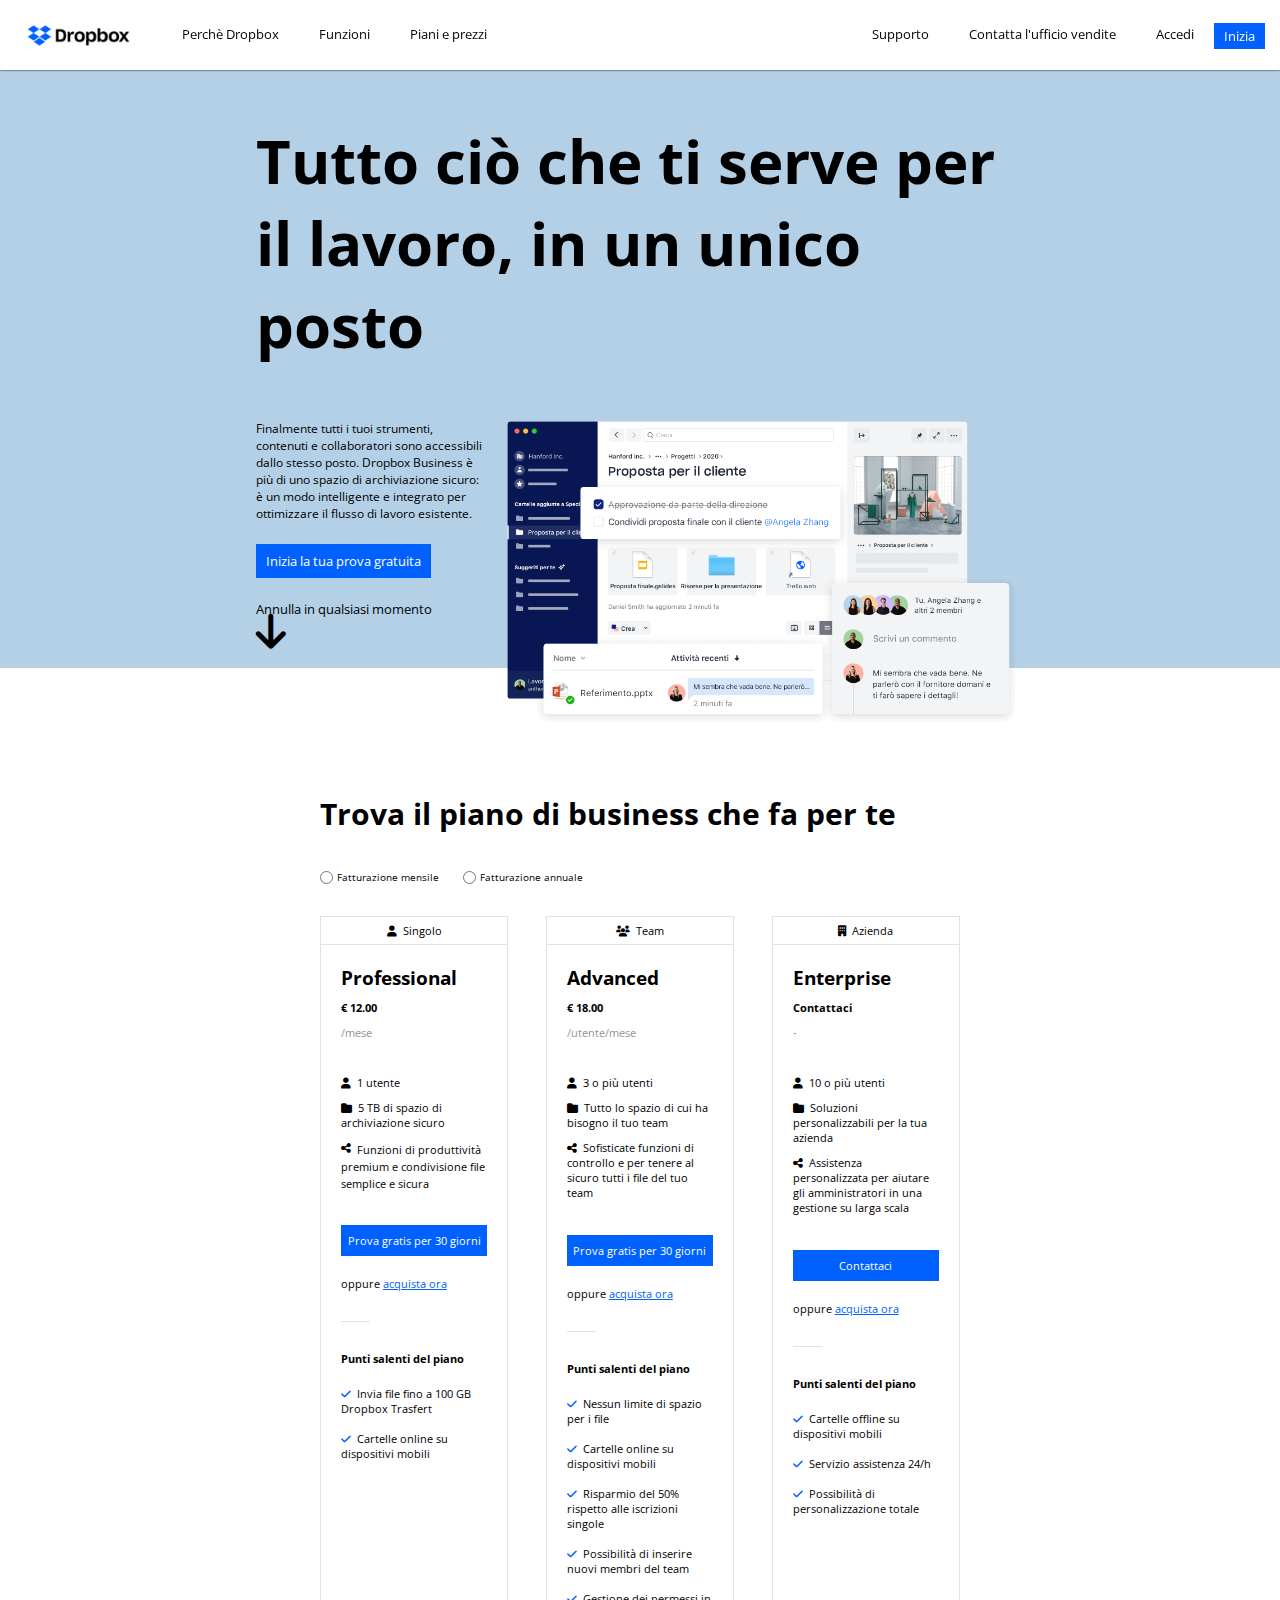
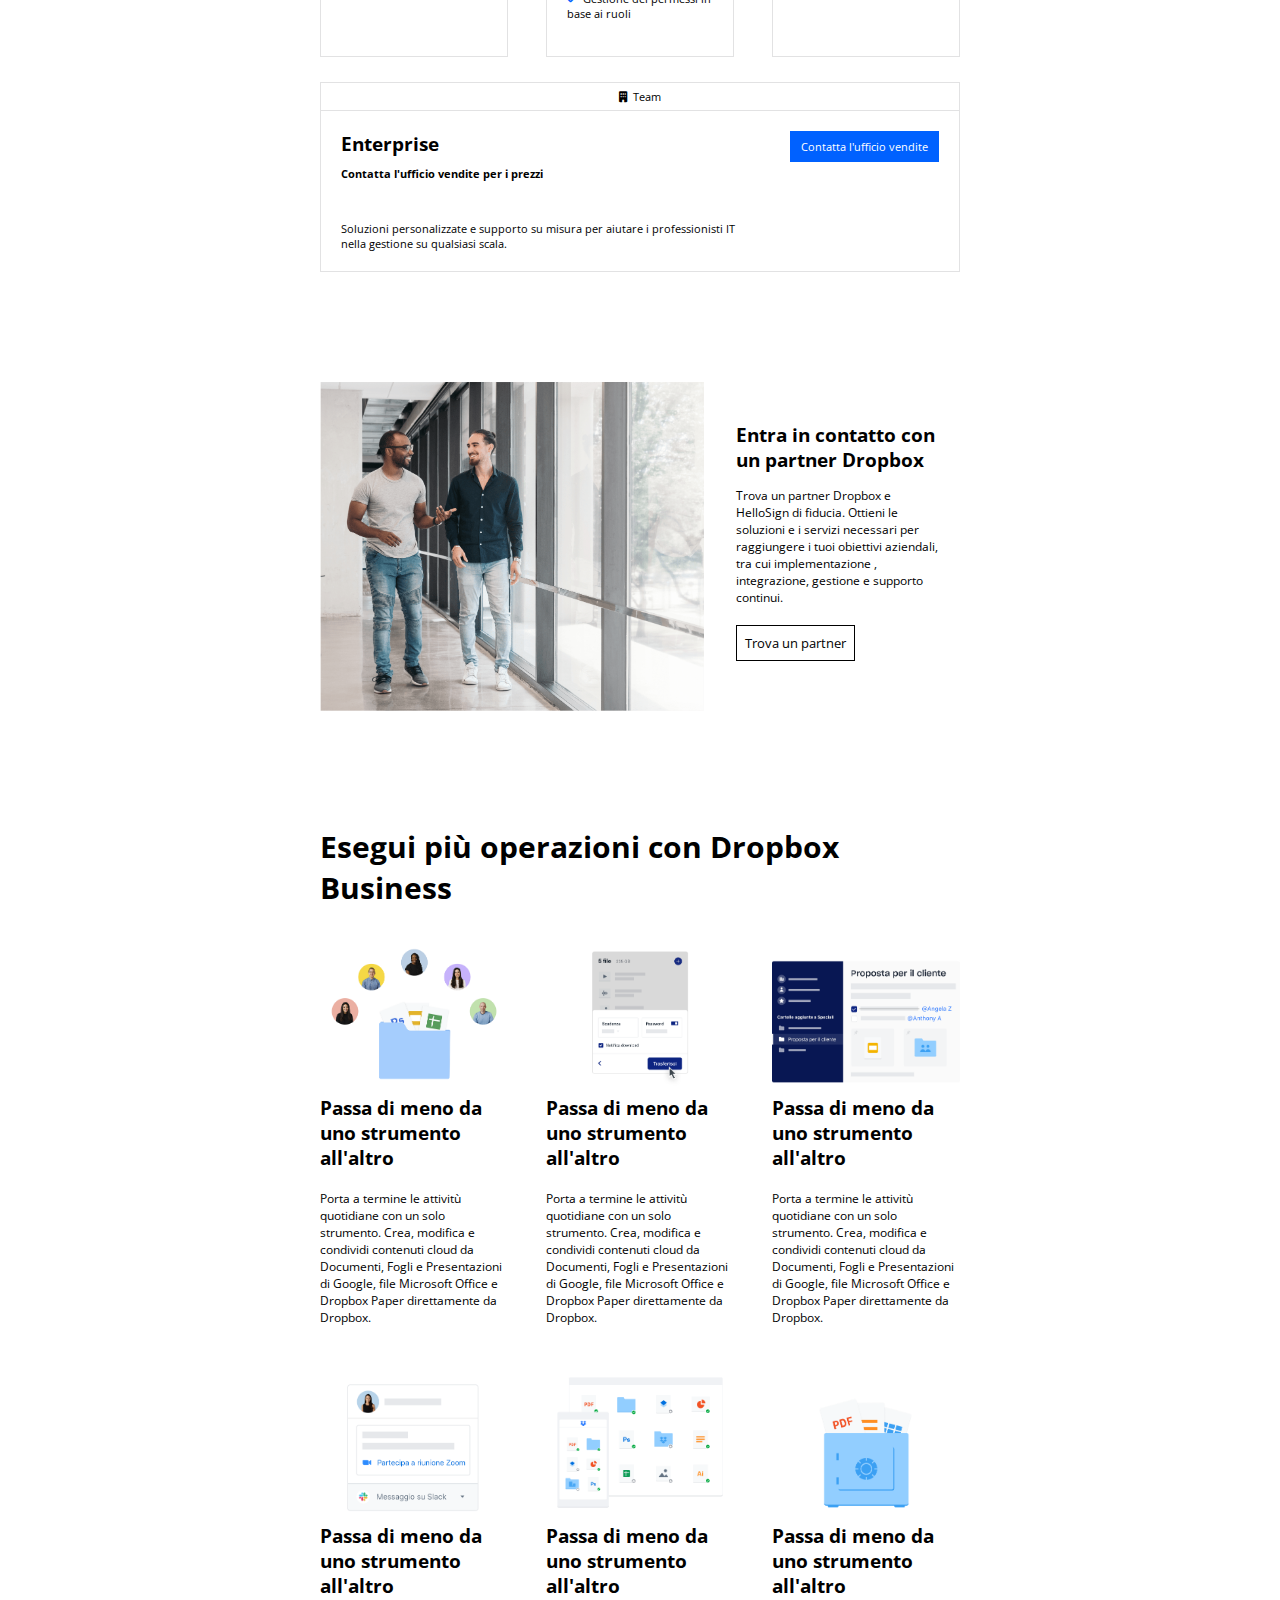
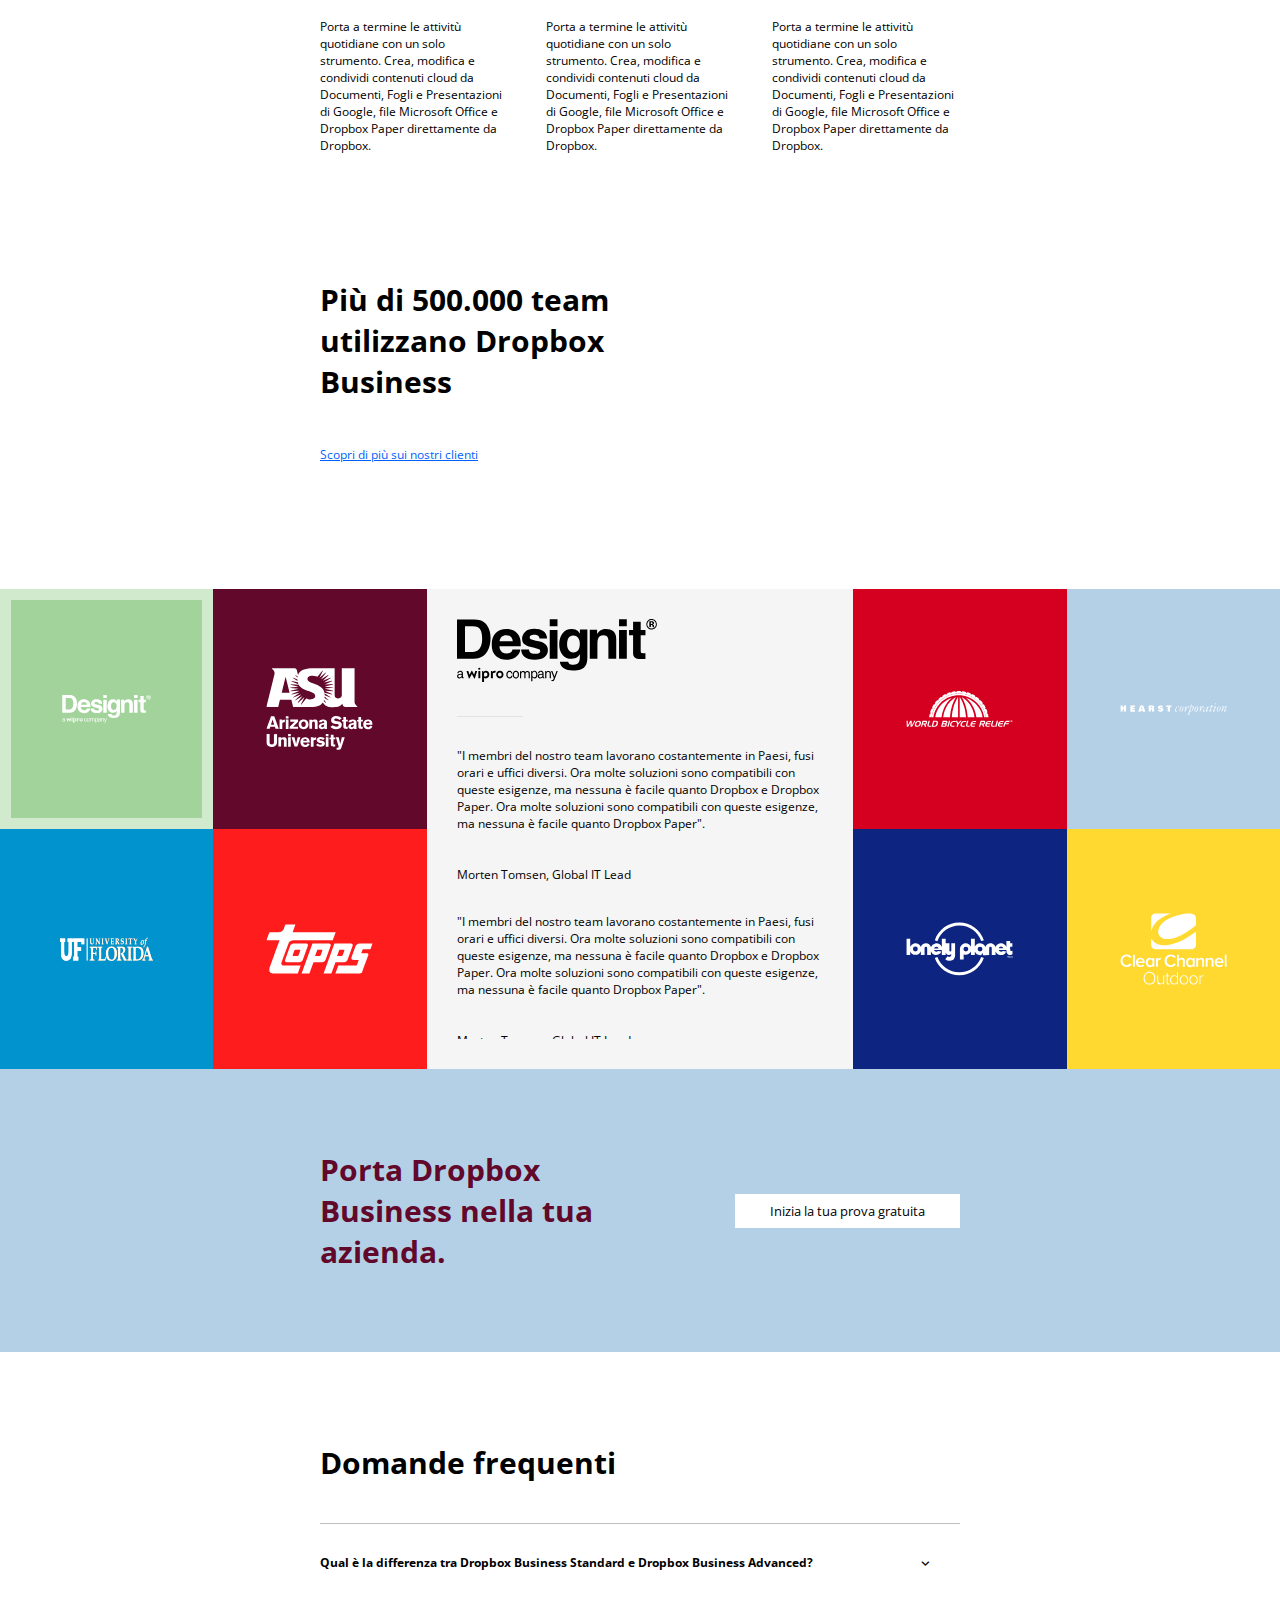
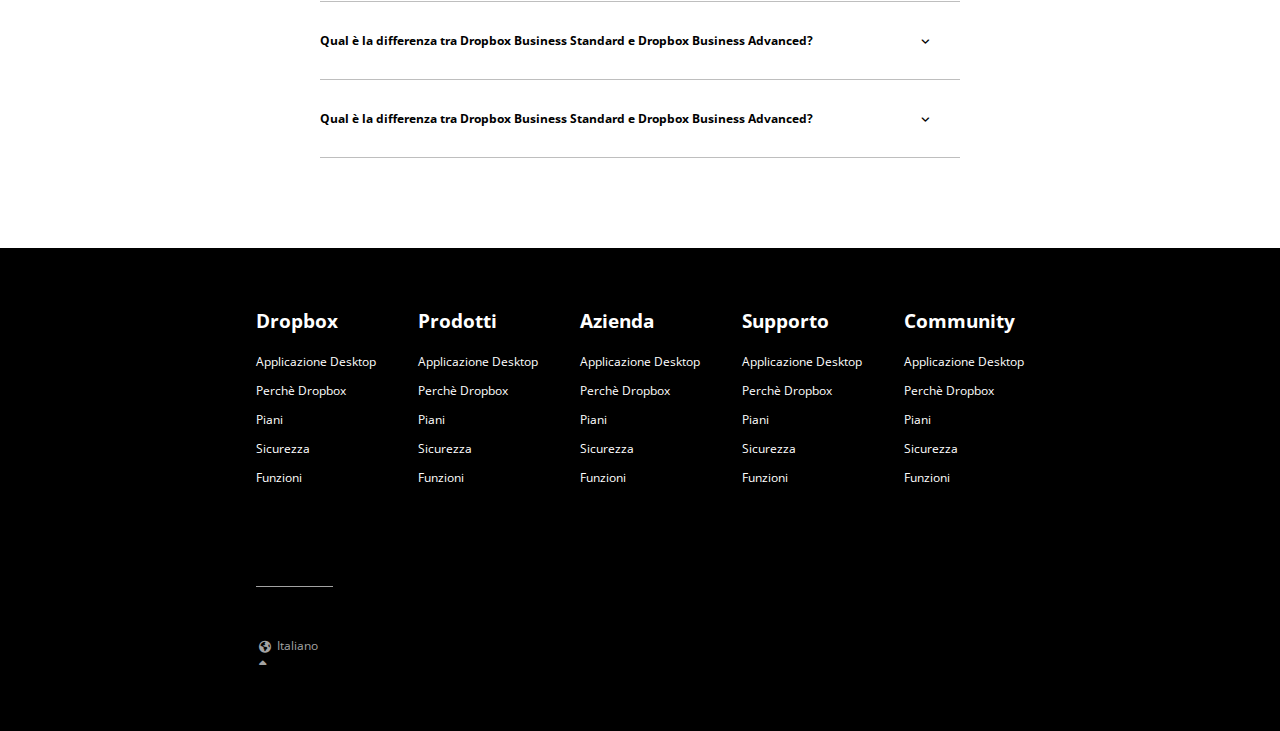
==== commit 08d714df: "edited faq list" ====
--- a/bonus/index.html
+++ b/bonus/index.html
@@ -686,7 +686,8 @@
                     <li>
                         <a href="#">
                             Qual &egrave; la differenza tra Dropbox Business Standard e Dropbox Business Advanced?
-                            <i class="fa-sharp fa-solid fa-angle-down"></i>
+                            <span class="icon-faq"><i class="fa-sharp fa-solid fa-angle-down"></i></span>
+                            <span class="icon-faq-hover"><i class="fa-sharp fa-solid fa-angle-up"></i></span>
                         </a>
                         <ul class="list-faq-hover">
                             <li>
@@ -697,7 +698,8 @@
                     <li>
                         <a href="#">
                             Qual &egrave; la differenza tra Dropbox Business Standard e Dropbox Business Advanced?
-                            <i class="fa-sharp fa-solid fa-angle-down"></i>
+                            <span class="icon-faq"><i class="fa-sharp fa-solid fa-angle-down"></i></span>
+                            <span class="icon-faq-hover"><i class="fa-sharp fa-solid fa-angle-up"></i></span>
                         </a>
                         <ul class="list-faq-hover">
                             <li>
@@ -708,7 +710,8 @@
                     <li>
                         <a href="#">
                             Qual &egrave; la differenza tra Dropbox Business Standard e Dropbox Business Advanced? 
-                            <i class="fa-sharp fa-solid fa-angle-down"></i>
+                            <span class="icon-faq"><i class="fa-sharp fa-solid fa-angle-down"></i></span>
+                            <span class="icon-faq-hover"><i class="fa-sharp fa-solid fa-angle-up"></i></span>
                         </a>
                         <ul class="list-faq-hover">
                             <li>
--- a/bonus/css/style.css
+++ b/bonus/css/style.css
@@ -88,7 +88,7 @@
     position: relative;
 }
 
-.nav-left > li:not(:first-child) a:hover, .nav-right > li:not(:last-child) > a:hover {
+.nav-left > li:not(:first-child) > a:hover, .nav-right > li:not(:last-child) > a:hover {
     padding-bottom: 0;
     border-bottom: 2px solid #0061ff;
 }
@@ -551,10 +551,10 @@
     padding-top: 40px;
 }
 
-.list-faq li a {
-}
-
-.list-faq li a {
+.list-faq > li a {
+}
+
+.list-faq > li a {
     display: flex;
     justify-content: space-between;
     font-size: 12px;
@@ -564,7 +564,7 @@
     padding: 30px 0;
 }
 
-.list-faq li:not(:hover):last-child a {
+.list-faq > li:not(:hover):last-child a {
     border-bottom: 1px solid #bebebe;
 }
 
@@ -586,12 +586,19 @@
 
 .list-faq-hover li {
     font-size: 11px;
-    border: 0;
     padding-bottom: 15px;
 }
 
 .list-faq li:last-child .list-faq-hover {
     border-bottom: 1px solid #bebebe;
+}
+
+.list-faq li .icon-faq-hover, .list-faq li:hover .icon-faq {
+    display: none;
+}
+
+.list-faq li:hover .icon-faq-hover {
+    display: block;
 }
 
 /* Footer */
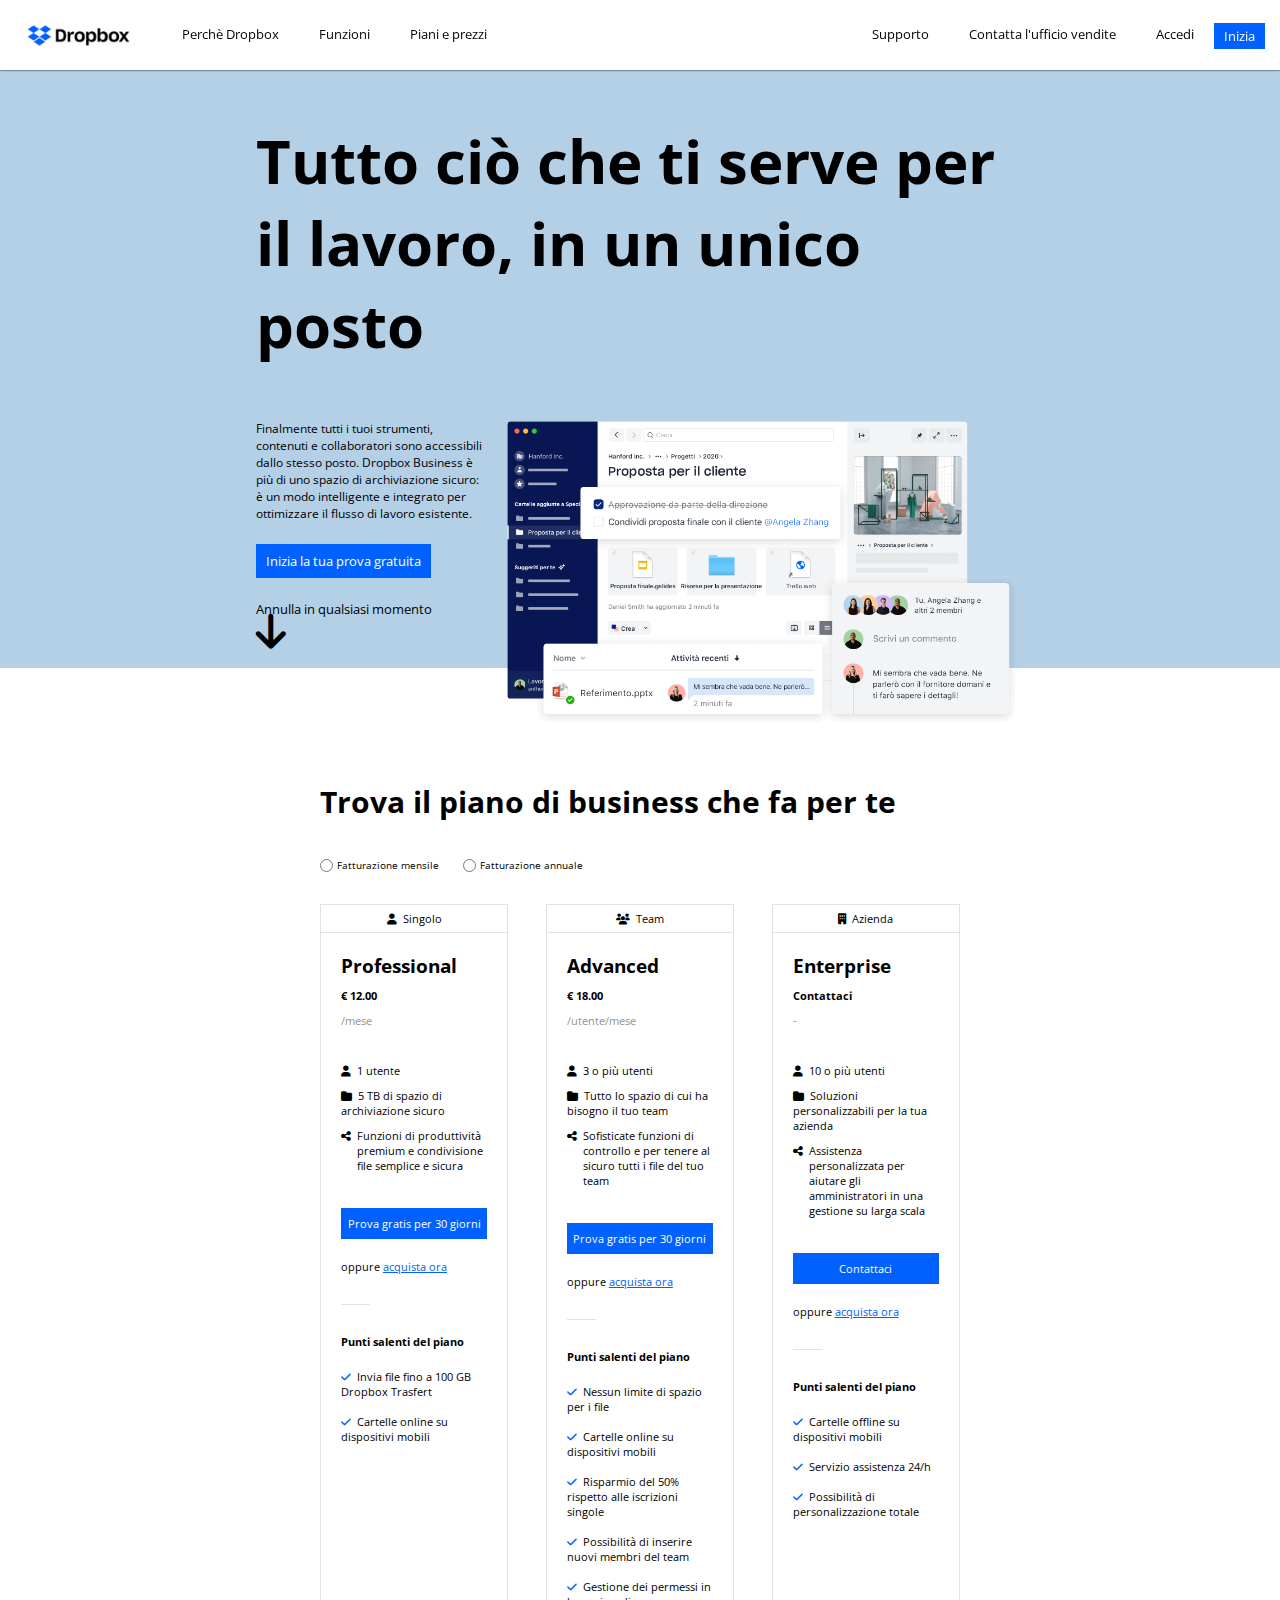
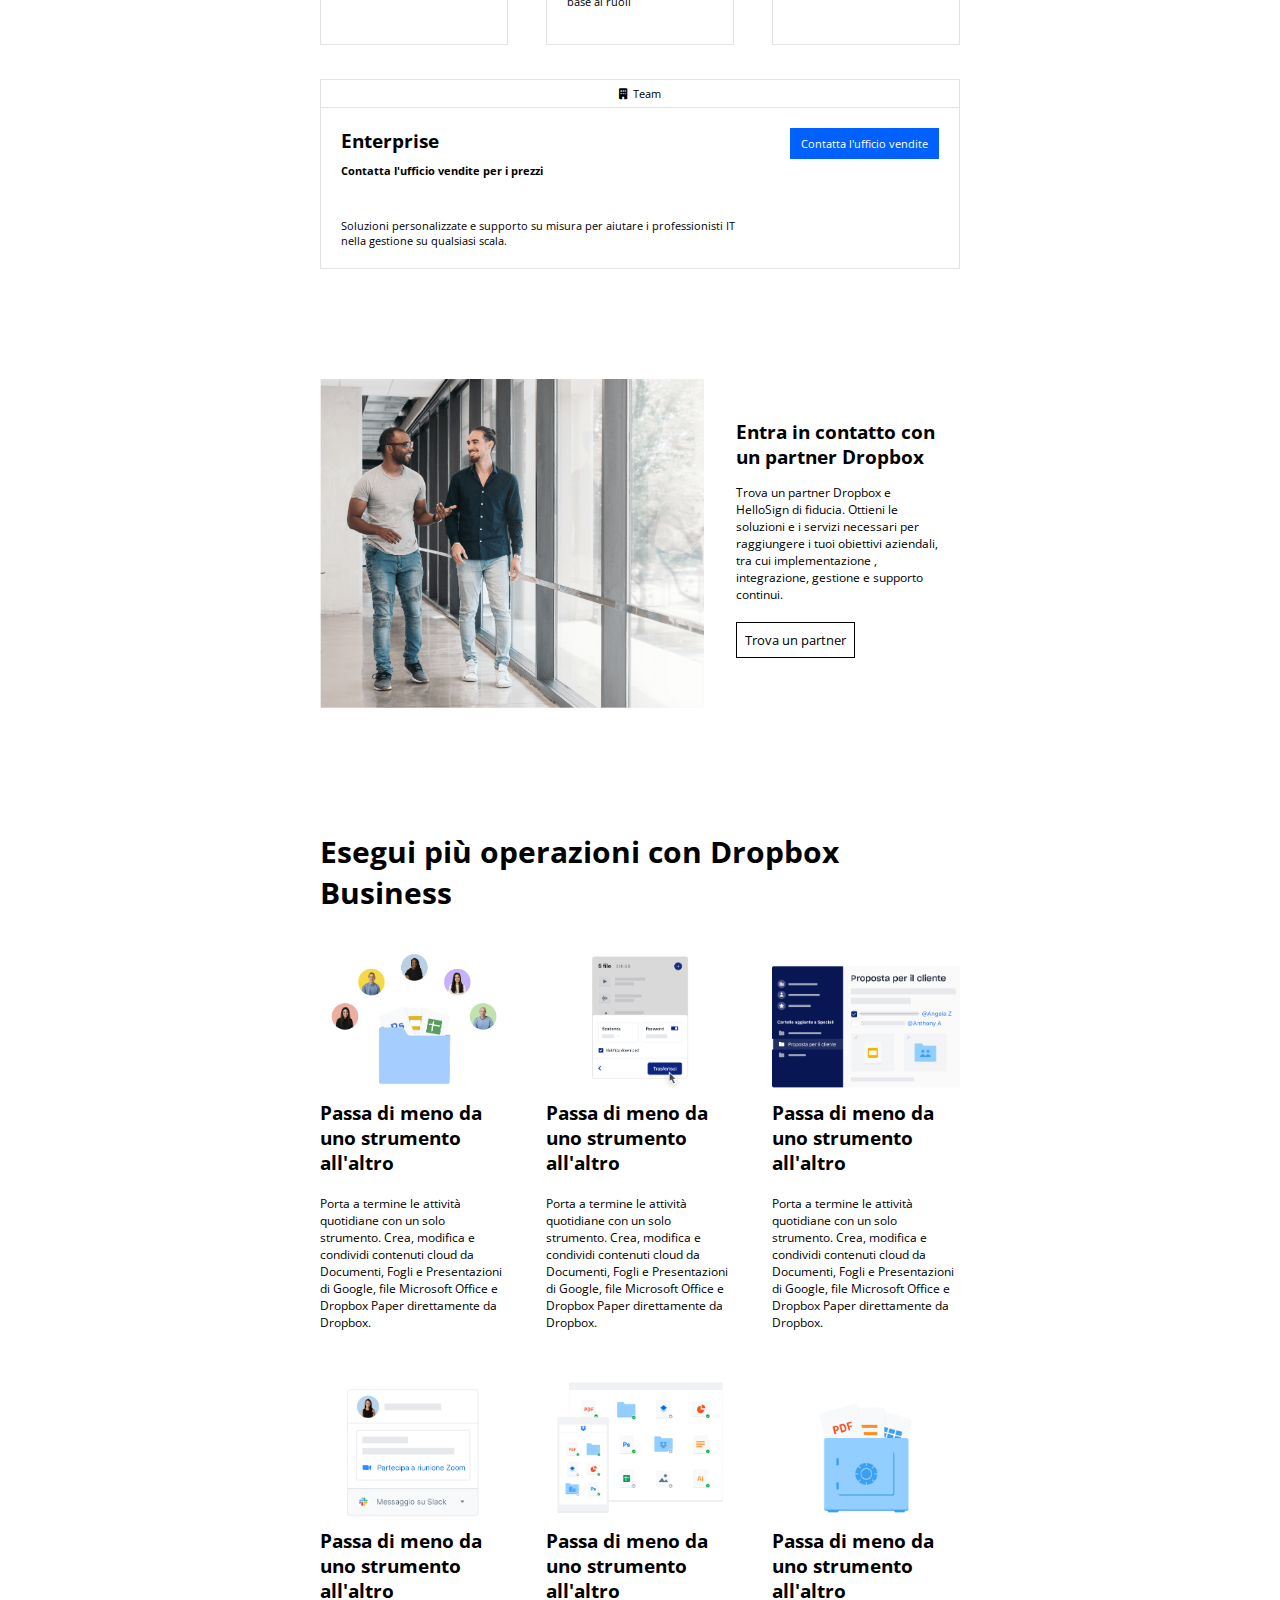
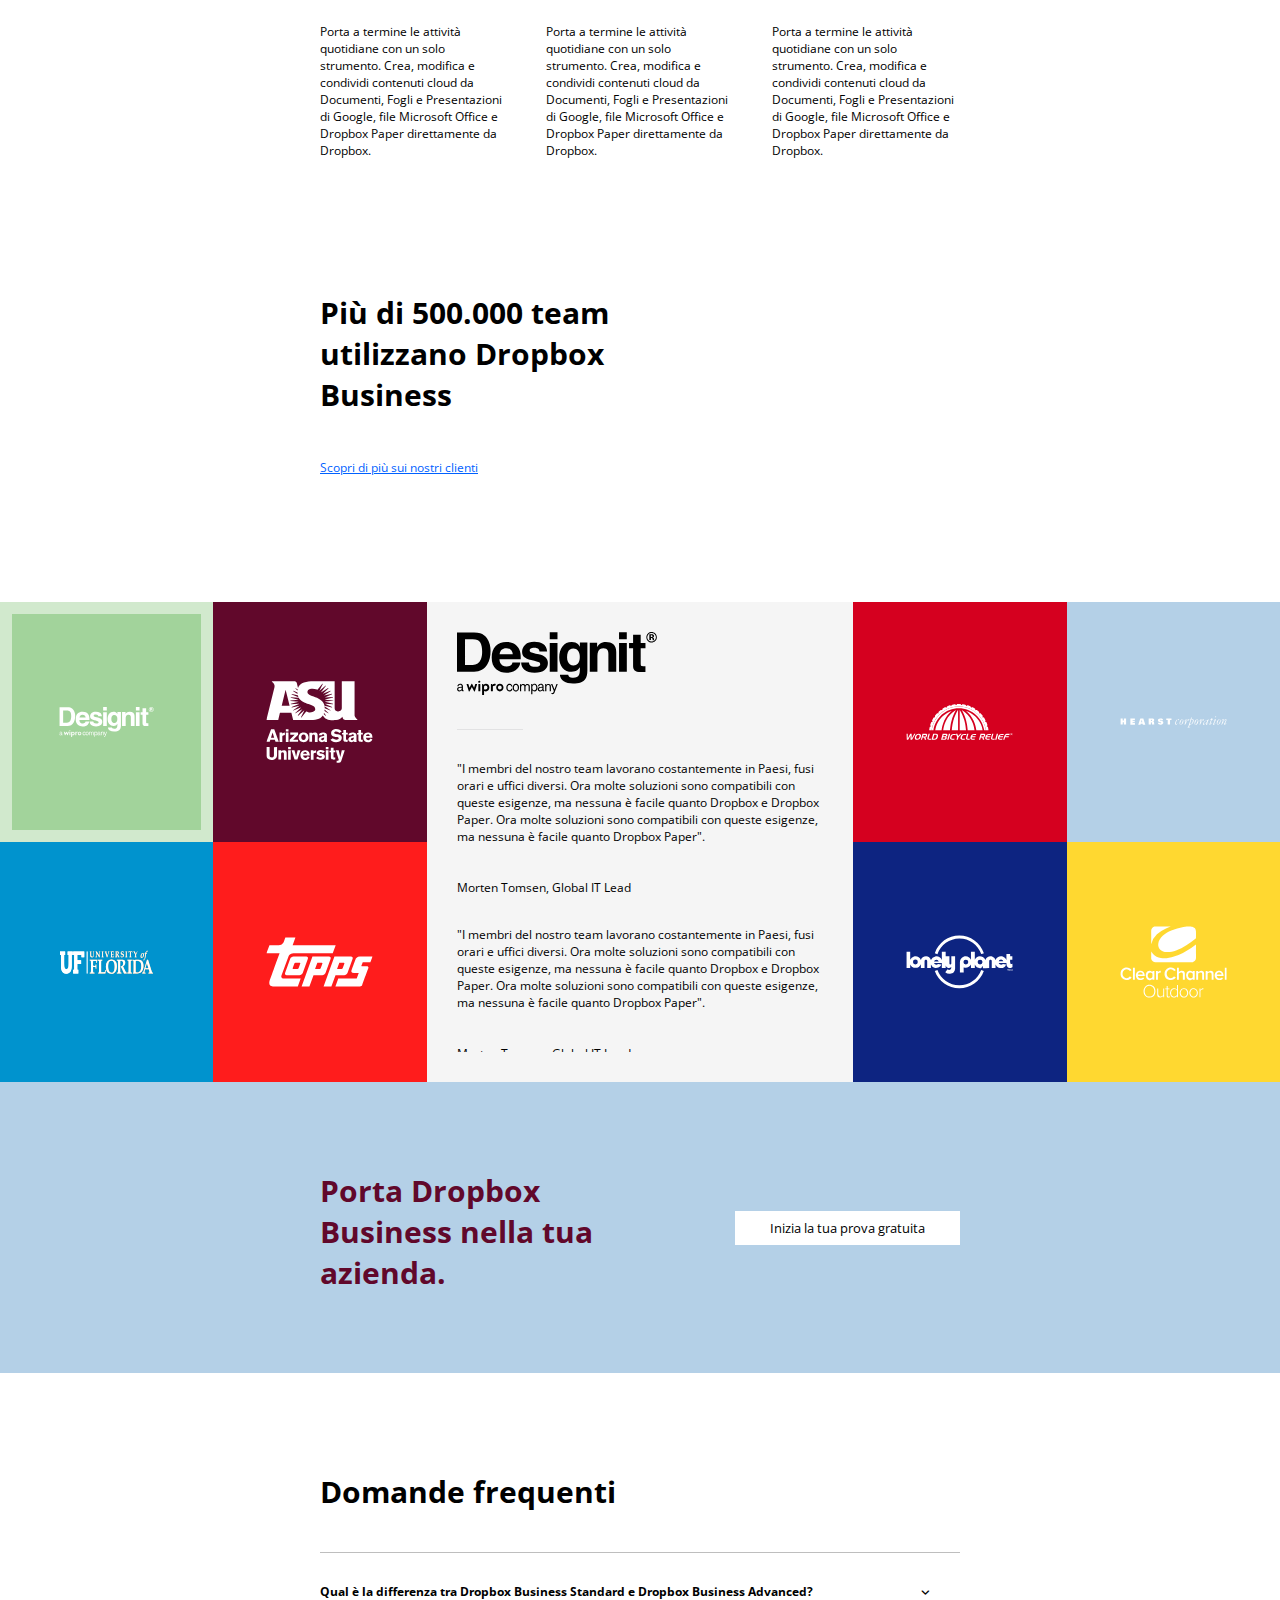
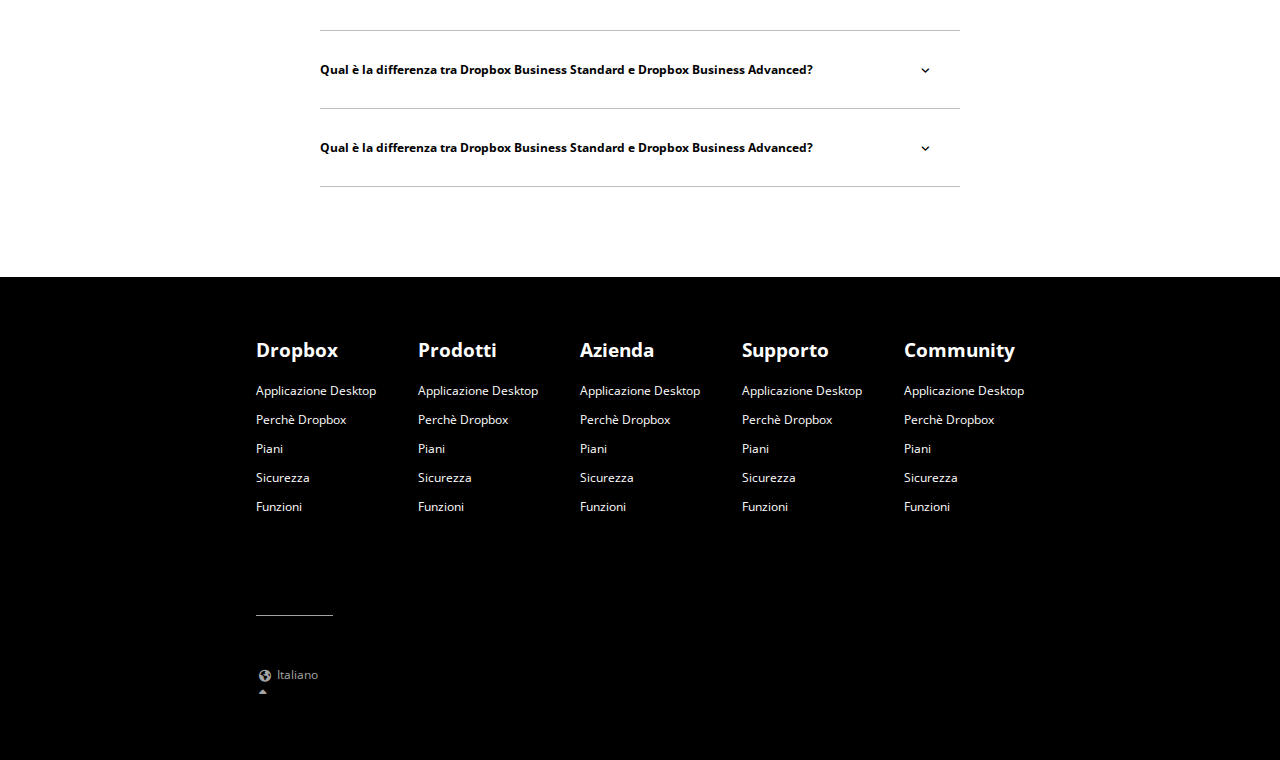
==== commit fc03a440: "final commit and push" ====
--- a/bonus/index.html
+++ b/bonus/index.html
@@ -23,20 +23,71 @@
                     </a>
                 </li>
                 <li>
-                    <a href="#">Perch&egrave; Dropbox</a>
+                    <a href="#">
+                        Perch&egrave; Dropbox
+                    </a>
+
+                    <ul class="nav-submenu">
+                        <li>
+                            <a href="#">Dropbox1</a>
+                        </li>
+                        <li>
+                            <a href="#">Dropbox2</a>
+                        </li>
+                        <li>
+                            <a href="#">Dropbox3</a>
+                        </li>
+                        <li>
+                            <a href="#">Dropbox4</a>
+                        </li>
+                    </ul>
                 </li>
                 <li>
-                    <a href="#">Funzioni</a>
+                    <a href="#">
+                        Funzioni
+                    </a>
+
+                    <ul class="nav-submenu">
+                        <li>
+                            <a href="#">Funzioni1</a>
+                        </li>
+                        <li>
+                            <a href="#">Funzioni2</a>
+                        </li>
+                        <li>
+                            <a href="#">Funzioni3</a>
+                        </li>
+                    </ul>
                 </li>
                 <li>
-                    <a href="#">Piani e prezzi</a>
+                    <a href="#">
+                        Piani e prezzi
+                    </a>
+
+                    <ul class="nav-submenu">
+                        <li>
+                            <a href="#">Piani1</a>
+                        </li>
+                        <li>
+                            <a href="#">Piani2</a>
+                        </li>
+                        <li>
+                            <a href="#">Prezzi1</a>
+                        </li>
+                        <li>
+                            <a href="#">Prezzi2</a>
+                        </li>
+                    </ul>
                 </li>
             </ul>
 
             <!-- Parte destra nav -->
             <ul class="nav-right">
                 <li class="menu-support">
-                    <a href="#">Supporto</a>
+                    <a href="#">
+                        Supporto
+                    </a>
+
                     <ul class="nav-submenu">
                         <li>
                             <a href="#">Supporto1</a>
@@ -50,13 +101,19 @@
                     </ul>
                 </li>
                 <li>
-                    <a href="#">Contatta l'ufficio vendite</a>
+                    <a href="#">
+                        Contatta l'ufficio vendite
+                    </a>
                 </li>
                 <li>
-                    <a href="#">Accedi</a>
+                    <a href="#">
+                        Accedi
+                    </a>
                 </li>
                 <li>
-                    <a href="#" class="button blue">Inizia</a>
+                    <a href="#" class="button blue">
+                        Inizia
+                    </a>
                 </li>
 
             </ul>
@@ -166,7 +223,9 @@
                                 </li>
 
                                 <li>
-                                    <a class="button blue" href="#">Prova gratis per 30 giorni</a>
+                                    <a class="button blue" href="#">
+                                        Prova gratis per 30 giorni
+                                    </a>
                                 </li>
 
                                 <li class="info-link">
@@ -230,11 +289,14 @@
                                 </li>
 
                                 <li class="info-share">
-                                    <i class="fa-solid fa-share-nodes"></i> Sofisticate funzioni di controllo e per tenere al sicuro tutti i file del tuo team
-                                </li>
-
-                                <li>
-                                    <a class="button blue" href="#">Prova gratis per 30 giorni</a>
+                                    <i class="fa-solid fa-share-nodes"></i> 
+                                    <span>Sofisticate funzioni di controllo e per tenere al sicuro tutti i file del tuo team</span> 
+                                </li>
+
+                                <li>
+                                    <a class="button blue" href="#">
+                                        Prova gratis per 30 giorni
+                                    </a>
                                 </li>
 
                                 <li class="info-link">
@@ -297,20 +359,21 @@
                                     Contattaci
                                 </li>
 
-                                 <li class="info-duration">
+                                <li class="info-duration">
                                     -
                                 </li>
 
-                                 <li>
+                                <li>
                                     <i class="fa-solid fa-user"></i> 10 o pi&ugrave; utenti
                                 </li>
 
-                                 <li>
+                                <li>
                                     <i class="fa-solid fa-folder"></i> Soluzioni personalizzabili per la tua azienda
                                 </li>
 
-                                 <li class="info-share">
-                                    <i class="fa-solid fa-share-nodes"></i> Assistenza personalizzata per aiutare gli amministratori in una gestione su larga scala
+                                <li class="info-share">
+                                    <i class="fa-solid fa-share-nodes"></i>
+                                    <span>Assistenza personalizzata per aiutare gli amministratori in una gestione su larga scala</span>
                                 </li>
 
                                 <li>
@@ -383,7 +446,9 @@
 
                             <!-- Parte destra con bottone -->
                             <div class="last-card-button">
-                                <a class="button blue" href="#">Contatta l'ufficio vendite</a>
+                                <a class="button blue" href="#">
+                                    Contatta l'ufficio vendite
+                                </a>
                             </div>
 
                         </div>
@@ -414,7 +479,9 @@
                     </p>
 
                     <!-- Bottone -->
-                    <a class="button white" href="#">Trova un partner</a>
+                    <a class="button white" href="#">
+                        Trova un partner
+                    </a>
     
                 </div>
 
@@ -442,7 +509,7 @@
 
                         <!-- Paragrafo -->
                         <p>
-                            Porta a termine le attivit&ugrave; quotidiane con un solo strumento. Crea, modifica e condividi contenuti cloud da Documenti, Fogli e Presentazioni di Google, file Microsoft Office e Dropbox Paper direttamente da Dropbox.
+                            Porta a termine le attivit&agrave; quotidiane con un solo strumento. Crea, modifica e condividi contenuti cloud da Documenti, Fogli e Presentazioni di Google, file Microsoft Office e Dropbox Paper direttamente da Dropbox.
                         </p>
                     </div>
 
@@ -457,7 +524,7 @@
 
                         <!-- Paragrafo -->
                         <p>
-                            Porta a termine le attivit&ugrave; quotidiane con un solo strumento. Crea, modifica e condividi contenuti cloud da Documenti, Fogli e Presentazioni di Google, file Microsoft Office e Dropbox Paper direttamente da Dropbox.
+                            Porta a termine le attivit&agrave; quotidiane con un solo strumento. Crea, modifica e condividi contenuti cloud da Documenti, Fogli e Presentazioni di Google, file Microsoft Office e Dropbox Paper direttamente da Dropbox.
                         </p>
                     </div>
 
@@ -472,7 +539,7 @@
 
                         <!-- Paragrafo -->
                         <p>
-                            Porta a termine le attivit&ugrave; quotidiane con un solo strumento. Crea, modifica e condividi contenuti cloud da Documenti, Fogli e Presentazioni di Google, file Microsoft Office e Dropbox Paper direttamente da Dropbox.
+                            Porta a termine le attivit&agrave; quotidiane con un solo strumento. Crea, modifica e condividi contenuti cloud da Documenti, Fogli e Presentazioni di Google, file Microsoft Office e Dropbox Paper direttamente da Dropbox.
                         </p>
                     </div>
 
@@ -487,7 +554,7 @@
 
                         <!-- Paragrafo -->
                         <p>
-                            Porta a termine le attivit&ugrave; quotidiane con un solo strumento. Crea, modifica e condividi contenuti cloud da Documenti, Fogli e Presentazioni di Google, file Microsoft Office e Dropbox Paper direttamente da Dropbox.
+                            Porta a termine le attivit&agrave; quotidiane con un solo strumento. Crea, modifica e condividi contenuti cloud da Documenti, Fogli e Presentazioni di Google, file Microsoft Office e Dropbox Paper direttamente da Dropbox.
                         </p>
                     </div>
 
@@ -502,7 +569,7 @@
 
                         <!-- Paragrafo -->
                         <p>
-                            Porta a termine le attivit&ugrave; quotidiane con un solo strumento. Crea, modifica e condividi contenuti cloud da Documenti, Fogli e Presentazioni di Google, file Microsoft Office e Dropbox Paper direttamente da Dropbox.
+                            Porta a termine le attivit&agrave; quotidiane con un solo strumento. Crea, modifica e condividi contenuti cloud da Documenti, Fogli e Presentazioni di Google, file Microsoft Office e Dropbox Paper direttamente da Dropbox.
                         </p>
                     </div>
 
@@ -517,7 +584,7 @@
 
                         <!-- Paragrafo -->
                         <p>
-                            Porta a termine le attivit&ugrave; quotidiane con un solo strumento. Crea, modifica e condividi contenuti cloud da Documenti, Fogli e Presentazioni di Google, file Microsoft Office e Dropbox Paper direttamente da Dropbox.
+                            Porta a termine le attivit&agrave; quotidiane con un solo strumento. Crea, modifica e condividi contenuti cloud da Documenti, Fogli e Presentazioni di Google, file Microsoft Office e Dropbox Paper direttamente da Dropbox.
                         </p>
                     </div>
 
@@ -553,7 +620,9 @@
                 <!-- Design It -->
                 <div class="square designit">
 
-                    <img src="../img/designit.svg" alt="immagine design it">
+                    <div class="square-bordi">
+                        <img src="../img/designit.svg" alt="immagine design it">
+                    </div>
 
                 </div>
 
--- a/bonus/css/style.css
+++ b/bonus/css/style.css
@@ -84,16 +84,7 @@
     padding-bottom: 2px;
 }
 
-.nav-right .menu-support {
-    position: relative;
-}
-
-.nav-left > li:not(:first-child) > a:hover, .nav-right > li:not(:last-child) > a:hover {
-    padding-bottom: 0;
-    border-bottom: 2px solid #0061ff;
-}
-
-.nav-right > .menu-support:hover > a {
+.nav-left > li:not(:first-child):hover > a, .nav-right > li:not(:last-child):hover > a {
     padding-bottom: 0;
     border-bottom: 2px solid #0061ff;
 }
@@ -141,9 +132,13 @@
     min-width: 100px;
 }
 
-.nav-right .menu-support:hover .nav-submenu {
+.nav-left > li:hover .nav-submenu, .nav-right > li:hover .nav-submenu {
     display: block;
 } 
+
+.nav-submenu li:last-child a {
+    border-radius: 0 0 5px 5px;
+}
 
 .nav-submenu li:not(:last-child) {
     border-bottom: 1px solid #e2e2e3; 
@@ -221,7 +216,7 @@
 
 /* Main */
 main {
-    padding-top: 70px;
+    padding-top: 50px;
 }
 
 /* Padding sezioni */
@@ -240,10 +235,12 @@
 /* Sezione pagamenti */
 .title-section h2 {
     font-size: 30px;
+    padding-top: 8px;
 }
 
 .payment-section .card-section:last-child {
     width: 100%;
+    margin-top: 9px;
 }
 
 .payment-section h2 {
@@ -314,6 +311,10 @@
     text-decoration: underline;
 } 
 
+.info-link a:hover {
+    text-decoration: none;
+}
+
 .sep {
     border-top: 1px solid #e2e2e3;
 }
@@ -344,8 +345,13 @@
 }  
 
 .card-section .info-share {
-    min-height: 56px;
-} 
+    display: flex;
+}
+
+.card-section .info-share i {
+    height: 100%; 
+    padding: 3px 6px 0 0;
+}
 
 .payment-section .info-link {
     padding-top: 20px;
@@ -439,28 +445,38 @@
 .square {
     display: flex;
     justify-content: center;
-    padding: 40px;
     width: calc(100% / 2); 
     min-height: 240px;
 }
 
+.square-bordi {
+    display: flex;
+    background-color: #a2d39b;
+    height: 100%;
+}
+
+.square.designit {
+    background-color: #d1e9cd;
+    padding: 12px;
+}
+
+.square:not(.designit) {
+    padding: 40px;
+}
+
 .square img {
     filter: invert(100%);
+    transform: scale(.8);
+}
+
+.square.designit img {
+    transform: scale(.5);
 }
 
 .square.florida img {
     transform: scale(.7, .15);
 }
 
-.square:not(.florida) img {
-    transform: scale(.8);
-} 
-
-.square.designit {
-    background-color: #a2d39b;
-    border: 11px solid #d1e9cd;
-}
-
 .square.arizona {
     background-color: #61082b;
 }
@@ -487,11 +503,6 @@
 
 .square.clear-channel {
     background-color: #ffd830;
-}
-
-.brand-section .title-section {
-    width: 100%;
-    height: 100px;
 }
 
 .center-section {
@@ -549,9 +560,6 @@
 .list-faq {
     list-style-type: none;
     padding-top: 40px;
-}
-
-.list-faq > li a {
 }
 
 .list-faq > li a {
@@ -619,6 +627,10 @@
     padding-bottom: 100px;
 }
 
+.top-footer a:hover {
+    text-decoration: underline;
+}
+
 .top-footer h3 {
     padding-bottom: 20px;
 }
@@ -655,10 +667,6 @@
     color: #a3a3a3;
 }
 
-.top-footer a:hover {
-    text-decoration: underline;
-}
-
 .language-footer i {
     vertical-align: middle;
     padding: 0 3px;
